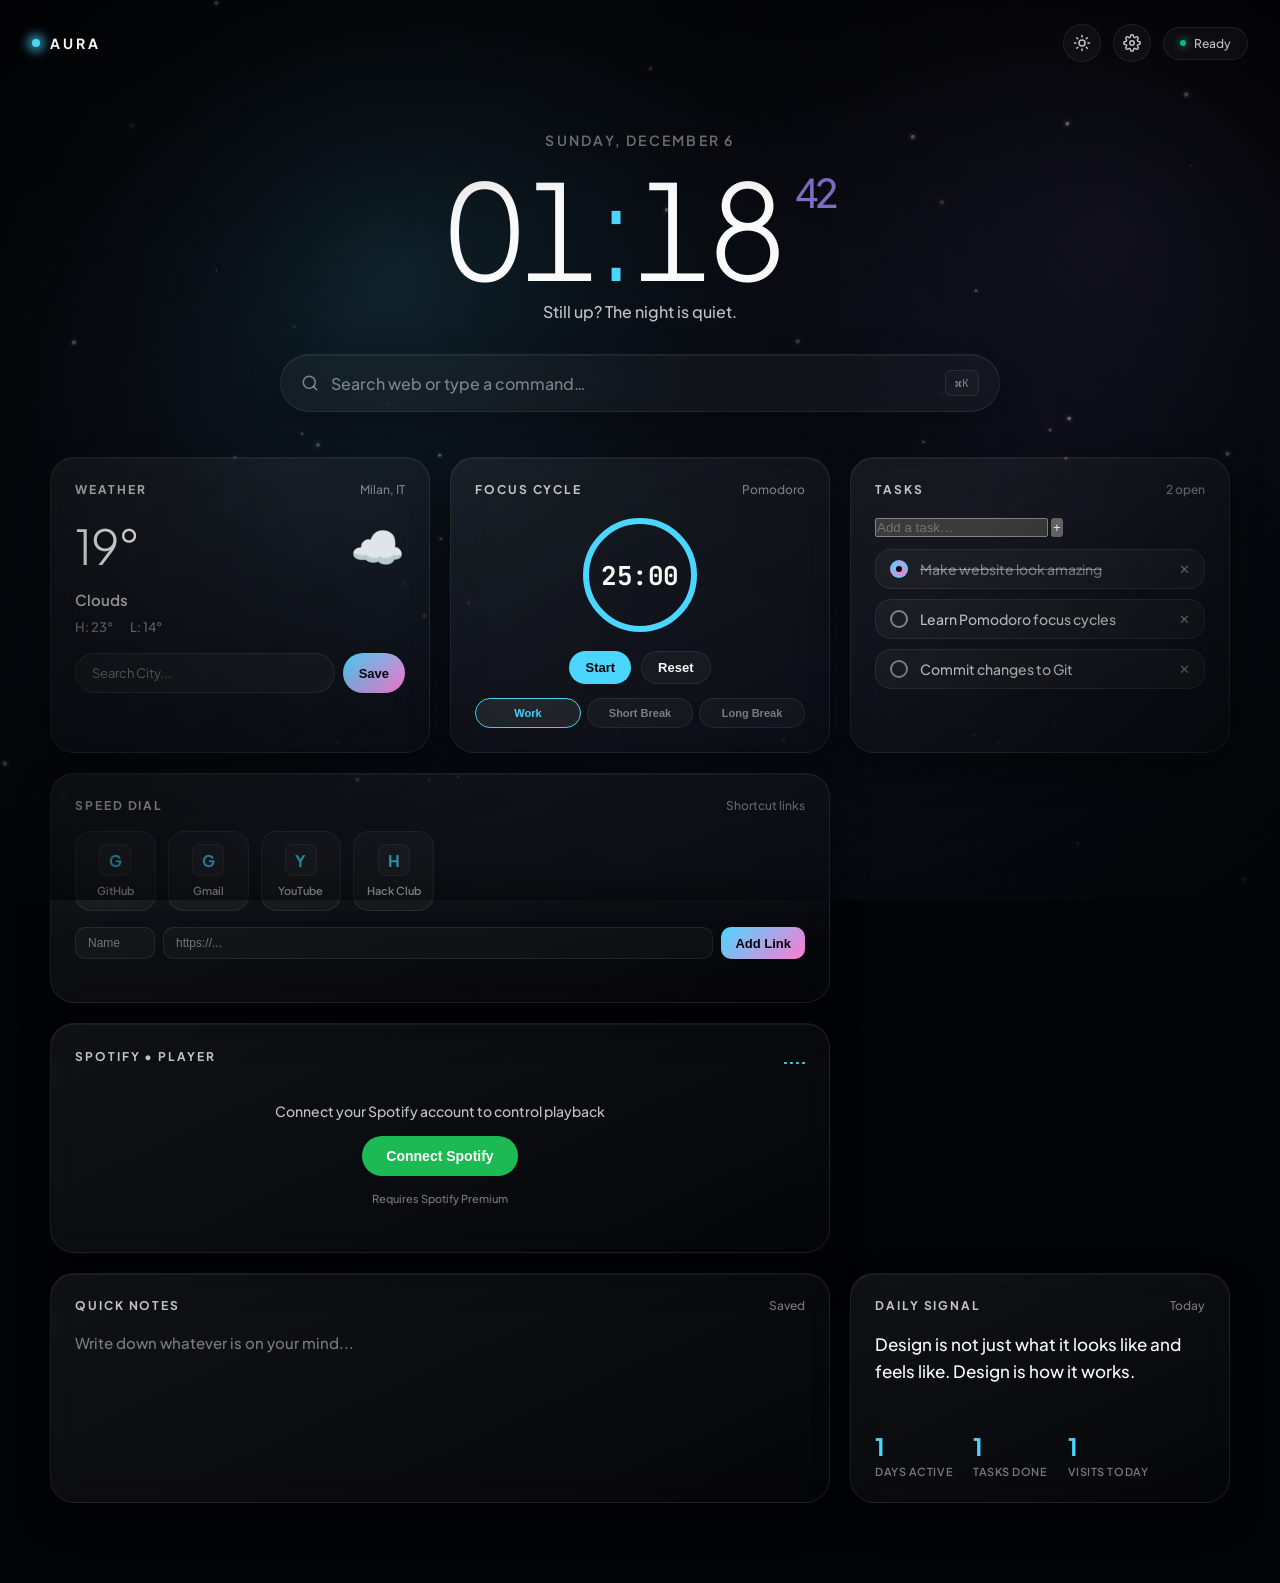
==== index.html @ da18fe54 "Add files via upload" ====
<!DOCTYPE html>
<html lang="en">
<head>
  <meta charset="UTF-8">
  <meta name="viewport" content="width=device-width, initial-scale=1.0, viewport-fit=cover">
  <title>AURA — Dashboard</title>
  <!-- Google Fonts for premium typography -->
  <link rel="preconnect" href="https://fonts.googleapis.com">
  <link rel="preconnect" href="https://fonts.gstatic.com" crossorigin>
  <link href="https://fonts.googleapis.com/css2?family=Plus+Jakarta+Sans:wght@300;400;500;600;700;800&family=JetBrains+Mono:wght@400;500&display=swap" rel="stylesheet">
  <link rel="stylesheet" href="style.css">
  <!-- Spotify Web Playback SDK -->
  <script src="https://sdk.scdn.co/spotify-player.js"></script>
</head>
<body>
  <canvas id="bg-canvas"></canvas>
  <div class="noise-overlay"></div>
  <div class="vignette"></div>

  <!-- Audio element for real lofi audio playback -->
  <audio id="audio-element" preload="auto"></audio>

  <div class="topbar">
    <div class="topbar-left">
      <span class="brand-dot"></span>
      <span class="brand-name">AURA</span>
    </div>
    <div class="topbar-right">
      <button class="icon-btn" id="theme-toggle" title="Cycle accent color" aria-label="Cycle accent color">
        <svg viewBox="0 0 24 24" width="18" height="18" fill="none" stroke="currentColor" stroke-width="2" stroke-linecap="round" stroke-linejoin="round">
          <circle cx="12" cy="12" r="4"></circle>
          <path d="M12 2v2M12 20v2M4.93 4.93l1.41 1.41M17.66 17.66l1.41 1.41M2 12h2M20 12h2M6.34 17.66l-1.41 1.41M19.07 4.93l-1.41 1.41"></path>
        </svg>
      </button>
      <button class="icon-btn" id="settings-toggle" title="Dashboard options" aria-label="Dashboard settings">
        <svg viewBox="0 0 24 24" width="18" height="18" fill="none" stroke="currentColor" stroke-width="2" stroke-linecap="round" stroke-linejoin="round">
          <circle cx="12" cy="12" r="3"></circle>
          <path d="M19.4 15a1.65 1.65 0 0 0 .33 1.82l.06.06a2 2 0 1 1-2.83 2.83l-.06-.06a1.65 1.65 0 0 0-1.82-.33 1.65 1.65 0 0 0-1 1.51V21a2 2 0 0 1-4 0v-.09A1.65 1.65 0 0 0 9 19.4a1.65 1.65 0 0 0-1.82.33l-.06.06a2 2 0 1 1-2.83-2.83l.06-.06a1.65 1.65 0 0 0 .33-1.82 1.65 1.65 0 0 0-1.51-1H3a2 2 0 0 1 0-4h.09A1.65 1.65 0 0 0 4.6 9a1.65 1.65 0 0 0-.33-1.82l-.06-.06a2 2 0 1 1 2.83-2.83l.06.06a1.65 1.65 0 0 0 1.82.33H9a1.65 1.65 0 0 0 1-1.51V3a2 2 0 0 1 4 0v.09a1.65 1.65 0 0 0 1 1.51 1.65 1.65 0 0 0 1.82-.33l.06-.06a2 2 0 1 1 2.83 2.83l-.06.06a1.65 1.65 0 0 0-.33 1.82V9a1.65 1.65 0 0 0 1.51 1H21a2 2 0 0 1 0 4h-.09a1.65 1.65 0 0 0-1.51 1z"></path>
        </svg>
      </button>
      <div class="status-chip" id="status-chip">
        <span class="status-dot"></span>
        <span id="status-text">Ready</span>
      </div>
    </div>
  </div>

  <!-- Settings Overlay / Panel -->
  <div class="settings-modal" id="settings-modal">
    <div class="settings-content">
      <div class="settings-header">
        <h3>Dashboard Customization</h3>
        <button id="settings-close" aria-label="Close settings">&times;</button>
      </div>
      <div class="settings-body">
        <div class="settings-group">
          <label for="particle-density">Particle Density</label>
          <input type="range" id="particle-density" min="0" max="150" value="60">
        </div>
        <div class="settings-group">
          <label for="particle-speed">Drift Speed</label>
          <input type="range" id="particle-speed" min="0" max="10" value="3">
        </div>
        <div class="settings-group">
          <label>Noise Overlay</label>
          <button class="toggle-btn active" id="toggle-noise">Enabled</button>
        </div>
        <div class="settings-group">
          <label>Background Style</label>
          <select id="bg-style">
            <option value="pulse">Pulse Dynamic</option>
            <option value="nordic">Nordic Aurora</option>
            <option value="cyber">Cyber Space</option>
          </select>
        </div>
        <div class="settings-group">
          <button class="reset-btn" id="reset-layout-btn">Reset Grid Layout</button>
        </div>
      </div>
    </div>
  </div>

  <main class="stage">
    <section class="hero" id="hero">
          <div class="hero-date" id="hero-date">—</div>
      <div class="clock" id="clock" aria-label="current time">
        <span id="clock-h">00</span><span class="colon">:</span><span id="clock-m">00</span><span class="clock-sec" id="clock-s">00</span>
      </div>
      <div class="greeting" id="greeting">Good day.</div>

      <div class="command-bar" id="command-bar">
        <svg class="cmd-icon" viewBox="0 0 24 24" width="18" height="18" fill="none" stroke="currentColor" stroke-width="2" stroke-linecap="round" stroke-linejoin="round">
          <circle cx="11" cy="11" r="8"></circle>
          <line x1="21" y1="21" x2="16.65" y2="16.65"></line>
        </svg>
        <input type="text" id="command-input" placeholder="Search web or type a command…" autocomplete="off" spellcheck="false">
        <span class="cmd-kbd">⌘K</span>
        <div class="cmd-panel" id="cmd-panel"></div>
      </div>
    </section>

    <!-- Bento Grid with HTML5 Drag & Drop Enabled -->
    <section class="grid" id="widget-grid">
      
      <!-- Weather Widget -->
      <article class="card widget" data-widget="weather" draggable="true" tabindex="0">
        <div class="drag-handle" title="Drag to rearrange">:::</div>

        <header class="card-head">
          <span class="card-title">Weather</span>
          <span class="card-sub" id="weather-loc">Locating…</span>
        </header>
        <div class="weather-body">
          <div class="weather-temp" id="weather-temp">—°</div>
          <div class="weather-icon" id="weather-icon">☁</div>
        </div>
        <div class="weather-desc" id="weather-desc">Fetching conditions…</div>
        <div class="weather-range">
          <span id="weather-hi">H: —°</span>
          <span id="weather-lo">L: —°</span>
        </div>
        <form class="weather-form" id="weather-form">
          <input type="text" id="weather-location-input" placeholder="Search City..." autocomplete="off">
          <button type="submit" id="weather-location-btn">Save</button>
        </form>
      </article>

      <!-- Pomodoro Widget (Replacing static focus) -->
      <article class="card widget widget-focus" data-widget="focus" draggable="true" tabindex="0">
        <div class="drag-handle" title="Drag to rearrange">:::</div>

        <header class="card-head">
          <span class="card-title">Focus Cycle</span>
          <span class="card-sub" id="pomodoro-phase">Pomodoro</span>
        </header>
        <div class="pomodoro-body">
          <div class="timer-display-container">
            <svg class="timer-svg" viewBox="0 0 100 100">
              <circle class="timer-track" cx="50" cy="50" r="45"></circle>
              <circle class="timer-progress" id="timer-progress-circle" cx="50" cy="50" r="45"></circle>
            </svg>
            <div class="timer-time" id="timer-time">25:00</div>
          </div>
          <div class="pomodoro-controls">
            <button class="pomo-btn" id="pomo-start-pause" aria-label="Start or pause timer">Start</button>
            <button class="pomo-btn pomo-btn-secondary" id="pomo-reset" aria-label="Reset timer">Reset</button>
          </div>
        </div>
        <div class="focus-pills">
          <button class="focus-pill active" data-type="work" type="button">Work</button>
          <button class="focus-pill" data-type="short" type="button">Short Break</button>
          <button class="focus-pill" data-type="long" type="button">Long Break</button>
        </div>
      </article>

      <!-- Tasks Widget -->
      <article class="card widget widget-todo" data-widget="todo" draggable="true" tabindex="0">
        <div class="drag-handle" title="Drag to rearrange">:::</div>

        <header class="card-head">
          <span class="card-title">Tasks</span>
          <span class="card-sub" id="todo-count">0 open</span>
        </header>
        <form class="todo-form" id="todo-form">
          <input type="text" id="todo-input" placeholder="Add a task…" maxlength="140" autocomplete="off">
          <button type="submit" class="todo-add" aria-label="Add task">+</button>
        </form>
        <ul class="todo-list" id="todo-list"></ul>
      </article>

      <!-- Quick Links Speed Dial Widget -->
      <article class="card widget widget-notes" data-widget="speeddial" draggable="true" tabindex="0">
        <div class="drag-handle" title="Drag to rearrange">:::</div>

        <header class="card-head">
          <span class="card-title">Speed Dial</span>
          <span class="card-sub" id="shortcuts-count">Shortcut links</span>
        </header>
        
        <div class="speeddial-grid" id="speeddial-grid">
          <!-- Dynamically populated links -->
        </div>

        <form class="shortcut-form" id="shortcut-form">
          <input type="text" id="shortcut-name" placeholder="Name" required autocomplete="off">
          <input type="url" id="shortcut-url" placeholder="https://..." required autocomplete="off">
          <button type="submit">Add Link</button>
        </form>
      </article>

      <!-- Spotify Player Widget -->
      <article class="card widget widget-music" data-widget="music" draggable="true" tabindex="0">
        <div class="drag-handle" title="Drag to rearrange">:::</div>

        <header class="card-head">
          <span class="card-title">Spotify • Player</span>
          <div class="visualizer" id="spotify-visualizer">
            <span></span><span></span><span></span><span></span>
          </div>
        </header>
        
        <div class="spotify-auth-section" id="spotify-auth-section">
          <p class="spotify-auth-text">Connect your Spotify account to control playback</p>
          <button class="spotify-auth-btn" id="spotify-login-btn">Connect Spotify</button>
          <p class="spotify-auth-note">Requires Spotify Premium</p>
        </div>

        <div class="spotify-player-section" id="spotify-player-section" style="display: none;">
          <div class="music-body">
            <div class="music-art" id="spotify-art">
              <div class="music-art-ring"></div>
              <div class="music-art-disk" id="spotify-art-disk">
                <img id="spotify-cover-img" src="" alt="" style="width: 100%; height: 100%; border-radius: 50%; object-fit: cover;">
              </div>
            </div>
            <div class="music-meta">
              <div class="music-title" id="spotify-track-name">Not Connected</div>
              <div class="music-artist" id="spotify-artist-name">—</div>
              
              <div class="music-progress-wrapper">
                <input type="range" class="music-progress-slider" id="spotify-progress-slider" min="0" value="0" step="1">
                <div class="music-progress-fill" id="spotify-progress-fill"></div>
              </div>
              
              <div class="music-times">
                <span id="spotify-time-cur">0:00</span>
                <span id="spotify-time-dur">0:00</span>
              </div>
            </div>
          </div>
          <div class="music-control-row">
            <div class="music-controls">
              <button class="music-btn" id="spotify-prev" aria-label="Previous track">
                <svg viewBox="0 0 24 24" width="16" height="16" fill="currentColor"><path d="M6 5v14M18 5l-10 7 10 7z"/></svg>
              </button>
              <button class="music-btn music-btn-play" id="spotify-play" aria-label="Play or pause">
                <svg viewBox="0 0 24 24" width="18" height="18" id="spotify-play-icon"><path d="M8 5v14l11-7z" fill="currentColor"/></svg>
              </button>
              <button class="music-btn" id="spotify-next" aria-label="Next track">
                <svg viewBox="0 0 24 24" width="16" height="16" fill="currentColor"><path d="M18 5v14M6 5l10 7-10 7z"/></svg>
              </button>
            </div>
            <div class="volume-control">
              <svg viewBox="0 0 24 24" width="16" height="16" fill="none" stroke="currentColor" stroke-width="2" class="volume-icon">
                <polygon points="11 5 6 9 2 9 2 15 6 15 11 19 11 5"></polygon>
                <path d="M19.07 4.93a10 10 0 0 1 0 14.14M15.54 8.46a5 5 0 0 1 0 7.07"></path>
              </svg>
              <input type="range" id="spotify-volume-slider" min="0" max="1" step="0.05" value="0.7">
            </div>
          </div>
          <div class="spotify-search-row">
            <input type="text" id="spotify-search-input" placeholder="Search tracks..." autocomplete="off">
            <button id="spotify-search-btn">Search</button>
          </div>
          <div class="spotify-search-results" id="spotify-search-results"></div>
        </div>
      </article>

      <!-- Notes Widget -->
      <article class="card widget widget-notes" data-widget="notes" draggable="true" tabindex="0">
        <div class="drag-handle" title="Drag to rearrange">:::</div>

        <header class="card-head">
          <span class="card-title">Quick Notes</span>
          <span class="card-sub" id="notes-status">Saved</span>
        </header>
        <textarea id="notes-area" class="notes-area" placeholder="Write down whatever is on your mind..." maxlength="4000"></textarea>
      </article>

      <!-- Signal / Stats Widget -->
      <article class="card widget widget-quote" data-widget="quote" draggable="true" tabindex="0">
        <div class="drag-handle" title="Drag to rearrange">:::</div>

        <header class="card-head">
          <span class="card-title">Daily Signal</span>
          <span class="card-sub" id="quote-refresh-label">Today</span>
        </header>
        <blockquote class="quote-text" id="quote-text">Loading inspiration…</blockquote>
        <div class="quote-stats">
          <div class="quote-stat">
            <span class="quote-stat-num" id="stat-uptime">0</span>
            <span class="quote-stat-label">days active</span>
          </div>
          <div class="quote-stat">
            <span class="quote-stat-num" id="stat-tasks">0</span>
            <span class="quote-stat-label">tasks done</span>
          </div>
          <div class="quote-stat">
            <span class="quote-stat-num" id="stat-focus">0</span>
            <span class="quote-stat-label">visits today</span>
          </div>
        </div>
      </article>

    </section>
  </main>

  <div class="drag-hint" id="drag-hint">Drag handle ::: to rearrange tiles</div>

  <script src="script.js"></script>
</body>
</html>
---- style.css ----
/* =========================================================
   AURA — Custom Dashboard Style Sheet
   Designed with premium visual aesthetics & micro-animations.
   ========================================================= */

:root {
  --font-sans: 'Plus Jakarta Sans', -apple-system, BlinkMacSystemFont, "Segoe UI", Roboto, Helvetica, Arial, sans-serif;
  --font-mono: 'JetBrains Mono', monospace;

  /* Theme color palettes (no glows) */
  --accent-1: #4bd6ff;
  --accent-2: #a78bfa;
  --accent-3: #ff7ad1;

  --bg-0: #030408;
  --bg-1: #090c15;
  --glass-fill: rgba(255, 255, 255, 0.035);
  --glass-fill-hover: rgba(255, 255, 255, 0.07);
  --glass-border: rgba(255, 255, 255, 0.08);
  --glass-border-hover: rgba(255, 255, 255, 0.2);

  --text-0: rgba(255, 255, 255, 0.98);
  --text-1: rgba(255, 255, 255, 0.75);
  --text-2: rgba(255, 255, 255, 0.45);

  --radius-lg: 24px;
  --radius-md: 16px;
  --radius-sm: 10px;

  --ease-out: cubic-bezier(.16, 1, .3, 1);
  --ease-soft: cubic-bezier(.22, .61, .36, 1);
  color-scheme: dark;
}

:root[data-theme="violet"] {
  --accent-1: #a78bfa;
  --accent-2: #ff7ad1;
  --accent-3: #4bd6ff;
}

:root[data-theme="rose"] {
  --accent-1: #ff7ad1;
  --accent-2: #4bd6ff;
  --accent-3: #a78bfa;
}

* {
  box-sizing: border-box;
  margin: 0;
  padding: 0;
}

body {
  min-height: 100vh;
  background: var(--bg-0);
  color: var(--text-0);
  font-family: var(--font-sans);
  overflow-x: hidden;
  overflow-y: auto;
  -webkit-font-smoothing: antialiased;
}

#bg-canvas {
  position: fixed;
  inset: 0;
  width: 100%;
  height: 100%;
  z-index: 0;
  background: linear-gradient(180deg, var(--bg-0), var(--bg-1) 70%, var(--bg-0));
  pointer-events: none;
}

.noise-overlay {
  position: fixed;
  inset: 0;
  z-index: 1;
  pointer-events: none;
  opacity: 0.04;
  mix-blend-mode: overlay;
  background-image: url("data:image/svg+xml;utf8,<svg xmlns='http://www.w3.org/2000/svg' width='120' height='120'><filter id='n'><feTurbulence type='fractalNoise' baseFrequency='0.85' numOctaves='2' stitchTiles='stitch'/></filter><rect width='100%25' height='100%25' filter='url(%23n)'/></svg>");
  background-size: 150px 150px;
  display: block;
}

.noise-overlay.disabled {
  display: none;
}

.vignette {
  position: fixed;
  inset: 0;
  z-index: 2;
  pointer-events: none;
  background: radial-gradient(ellipse at 50% 50%, transparent 40%, rgba(0,0,0,0.65) 100%);
}

/* =========================================================
   TOPBAR
   ========================================================= */

.topbar {
  position: relative;
  z-index: 5;
  display: flex;
  align-items: center;
  justify-content: space-between;
  padding: 24px 32px;
  opacity: 0;
  animation: fadeSlideDown 0.8s var(--ease-out) 0.1s forwards;
}

.topbar-left {
  display: flex;
  align-items: center;
  gap: 10px;
  font-size: 14px;
  letter-spacing: 0.22em;
  color: var(--text-0);
  text-transform: uppercase;
  font-weight: 700;
}

.brand-dot {
  width: 8px;
  height: 8px;
  border-radius: 50%;
  background: var(--accent-1);
  box-shadow: 0 0 12px 3px var(--accent-1);
  animation: pulseDot 2.4s ease-in-out infinite;
}

@keyframes pulseDot {
  0%, 100% { opacity: 1; transform: scale(1); }
  50% { opacity: 0.4; transform: scale(0.75); }
}

.topbar-right {
  display: flex;
  align-items: center;
  gap: 12px;
}

.icon-btn {
  width: 38px;
  height: 38px;
  display: flex;
  align-items: center;
  justify-content: center;
  border-radius: 50%;
  background: var(--glass-fill);
  border: 1px solid var(--glass-border);
  color: var(--text-1);
  cursor: pointer;
  backdrop-filter: blur(16px);
  -webkit-backdrop-filter: blur(16px);
  transition: all 0.3s var(--ease-out);
}

.icon-btn:hover {
  background: var(--glass-fill-hover);
  border-color: var(--glass-border-hover);
  color: var(--accent-1);
  transform: translateY(-2px);
}

.icon-btn:active {
  transform: translateY(0) scale(0.95);
}

.status-chip {
  display: flex;
  align-items: center;
  gap: 8px;
  padding: 8px 16px;
  border-radius: 999px;
  background: var(--glass-fill);
  border: 1px solid var(--glass-border);
  font-size: 12px;
  font-weight: 500;
  color: var(--text-1);
  backdrop-filter: blur(16px);
  -webkit-backdrop-filter: blur(16px);
}

.status-dot {
  width: 6px;
  height: 6px;
  border-radius: 50%;
  background: #10b981;
  box-shadow: 0 0 8px #10b981;
}

/* =========================================================
   SETTINGS MODAL
   ========================================================= */

.settings-modal {
  position: fixed;
  inset: 0;
  z-index: 100;
  background: rgba(3, 4, 8, 0.7);
  backdrop-filter: blur(8px);
  display: flex;
  align-items: center;
  justify-content: center;
  opacity: 0;
  pointer-events: none;
  transition: opacity 0.3s ease;
}

.settings-modal.open {
  opacity: 1;
  pointer-events: all;
}

.settings-content {
  background: rgba(14, 18, 30, 0.9);
  border: 1px solid var(--glass-border-hover);
  border-radius: var(--radius-lg);
  width: 90%;
  max-width: 440px;
  padding: 24px;
  box-shadow: 0 24px 60px rgba(0, 0, 0, 0.6);
  transform: scale(0.95);
  transition: transform 0.3s var(--ease-out);
}

.settings-modal.open .settings-content {
  transform: scale(1);
}

.settings-header {
  display: flex;
  justify-content: space-between;
  align-items: center;
  margin-bottom: 24px;
}

.settings-header h3 {
  font-weight: 700;
  font-size: 18px;
  letter-spacing: -0.01em;
}

#settings-close {
  background: none;
  border: none;
  font-size: 24px;
  cursor: pointer;
  color: var(--text-2);
  transition: color 0.2s;
}

#settings-close:hover {
  color: var(--text-0);
}

.settings-group {
  margin-bottom: 20px;
  display: flex;
  flex-direction: column;
  gap: 8px;
}

.settings-group label {
  font-size: 13px;
  font-weight: 600;
  color: var(--text-1);
}

.settings-group input[type="range"] {
  width: 100%;
  accent-color: var(--accent-1);
}

.toggle-btn, .reset-btn {
  padding: 10px;
  border-radius: var(--radius-sm);
  background: var(--glass-fill);
  border: 1px solid var(--glass-border);
  color: var(--text-1);
  cursor: pointer;
  font-weight: 600;
  transition: all 0.2s;
}

.toggle-btn.active {
  background: var(--accent-1);
  color: var(--bg-0);
  border-color: var(--accent-1);
}

.settings-group select {
  padding: 10px;
  background: var(--bg-0);
  border: 1px solid var(--glass-border);
  border-radius: var(--radius-sm);
  color: var(--text-0);
  outline: none;
}

.reset-btn:hover {
  background: #ef4444;
  color: #fff;
  border-color: #ef4444;
}

/* =========================================================
   STAGE & HERO
   ========================================================= */

.stage {
  position: relative;
  z-index: 1;
  display: flex;
  flex-direction: column;
  align-items: center;
  padding: 2vh 24px 80px;
}

.hero {
  display: flex;
  flex-direction: column;
  align-items: center;
  margin-top: 3vh;
  margin-bottom: 5vh;
  text-align: center;
}

.hero-badges {
  display: flex;
  gap: 8px;
  margin-bottom: 16px;
  opacity: 0;
  animation: fadeSlideUp 0.8s var(--ease-out) 0.2s forwards;
}

.hero-badge {
  padding: 6px 12px;
  border-radius: 999px;
  font-size: 11px;
  font-weight: 600;
  text-transform: uppercase;
  letter-spacing: 0.12em;
  color: var(--text-1);
  border: 1px solid var(--glass-border);
  background: var(--glass-fill);
  backdrop-filter: blur(12px);
}

.hero-date {
  opacity: 0;
  animation: fadeSlideUp 0.8s var(--ease-out) 0.3s forwards;
  font-size: 14px;
  letter-spacing: 0.16em;
  text-transform: uppercase;
  color: var(--text-2);
  margin-bottom: 12px;
  font-weight: 600;
}

.clock {
  opacity: 0;
  animation: fadeSlideUp 0.9s var(--ease-out) 0.4s forwards;
  font-size: clamp(64px, 12vw, 132px);
  line-height: 1;
  font-weight: 300;
  letter-spacing: -0.03em;
  display: flex;
  align-items: flex-start;
  color: var(--text-0);
  font-variant-numeric: tabular-nums;
  margin-bottom: 8px;
}

.colon {
  animation: blinkColon 2s step-start infinite;
  padding: 0 0.02em;
  color: var(--accent-1);
}

@keyframes blinkColon {
  50% { opacity: 0.2; }
}

.clock-sec {
  font-size: 0.3em;
  align-self: flex-start;
  margin-left: 12px;
  margin-top: 0.3em;
  color: var(--accent-2);
  opacity: 0.8;
  font-weight: 500;
}

.greeting {
  opacity: 0;
  animation: fadeSlideUp 0.9s var(--ease-out) 0.5s forwards;
  font-size: 16px;
  font-weight: 500;
  color: var(--text-1);
}

/* =========================================================
   COMMAND BAR
   ========================================================= */

.command-bar {
  margin-top: 32px;
  width: min(720px, 92vw);
  padding: 0 20px;
  border-radius: 999px;
  display: flex;
  align-items: center;
  gap: 12px;
  background: var(--glass-fill);
  border: 1px solid var(--glass-border);
  color: var(--text-1);
  opacity: 0;
  animation: fadeSlideUp 0.95s var(--ease-out) 0.6s forwards;
  box-shadow: inset 0 1px 0 rgba(255, 255, 255, 0.05), 0 16px 36px rgba(0, 0, 0, 0.3);
  position: relative;
  z-index: 10;
  backdrop-filter: blur(20px);
  -webkit-backdrop-filter: blur(20px);
  transition: all 0.3s var(--ease-out);
}

.command-bar.focused {
  border-color: var(--accent-1);
  box-shadow: inset 0 1px 0 rgba(255, 255, 255, 0.05), 0 16px 40px rgba(0, 0, 0, 0.4);
  transform: translateY(-2px);
}

.command-bar input {
  flex: 1;
  height: 56px;
  background: transparent;
  border: 0;
  color: var(--text-0);
  outline: 0;
  font-family: inherit;
  font-size: 16px;
  font-weight: 500;
}

.command-bar input::placeholder {
  color: var(--text-2);
}

.cmd-icon {
  color: var(--text-2);
  transition: color 0.3s;
}

.command-bar.focused .cmd-icon {
  color: var(--accent-1);
}

.cmd-kbd {
  padding: 5px 9px;
  font-size: 11px;
  font-family: var(--font-mono);
  color: var(--text-2);
  border: 1px solid var(--glass-border);
  border-radius: 6px;
  background: rgba(255, 255, 255, 0.02);
}

.cmd-panel {
  position: fixed;
  left: 50%;
  transform: translateX(-50%);
  top: calc(100% + 12px);
  display: none;
  padding: 8px;
  border-radius: var(--radius-md);
  background: rgba(9, 12, 21, 0.98);
  border: 1px solid var(--glass-border-hover);
  box-shadow: 0 20px 48px rgba(0,0,0,0.5);
  backdrop-filter: blur(24px);
  -webkit-backdrop-filter: blur(24px);
  z-index: 100000;
  width: min(720px, 92vw);
}

.cmd-panel.open {
  display: block;
}

.cmd-item {
  display: flex;
  justify-content: space-between;
  align-items: center;
  padding: 12px 16px;
  border-radius: var(--radius-sm);
  color: var(--text-0);
  cursor: pointer;
  font-size: 14px;
  font-weight: 500;
  transition: all 0.2s ease;
}

.cmd-item:hover, .cmd-item.active {
  background: rgba(255, 255, 255, 0.06);
  transform: translateX(4px);
}

.cmd-item .tag {
  color: var(--accent-1);
  font-size: 11px;
  font-family: var(--font-mono);
  text-transform: uppercase;
  background: rgba(75, 214, 255, 0.1);
  padding: 2px 6px;
  border-radius: 4px;
}

/* =========================================================
   BENTO GRID & CARDS
   ========================================================= */

.grid {
  width: min(1180px, 100%);
  display: grid;
  grid-template-columns: repeat(12, minmax(0, 1fr));
  gap: 20px;
}

.card {
  position: relative;
  border-radius: var(--radius-lg);
  border: 1px solid var(--glass-border);
  background: linear-gradient(155deg, rgba(255, 255, 255, 0.06), rgba(255, 255, 255, 0.01));
  box-shadow: 0 16px 36px rgba(0, 0, 0, 0.4), inset 0 1px 0 rgba(255, 255, 255, 0.05);
  padding: 24px;
  min-height: 230px;
  color: var(--text-0);
  transition: transform 0.4s var(--ease-out), box-shadow 0.4s var(--ease-out), border-color 0.3s ease;
  backdrop-filter: blur(20px);
  -webkit-backdrop-filter: blur(20px);
}

/* Drag states */
.card.dragging {
  opacity: 0.5;
  transform: scale(0.98);
  border: 1px dashed var(--accent-1);
}

.drag-handle {
  position: absolute;
  top: 14px;
  right: 18px;
  font-family: var(--font-mono);
  color: var(--text-2);
  cursor: grab;
  font-size: 16px;
  letter-spacing: 1px;
  user-select: none;
  opacity: 0;
  transition: opacity 0.2s;
  padding: 4px 8px;
}

.card:hover .drag-handle {
  opacity: 1;
}

.card:hover {
  transform: translateY(-4px);
  border-color: var(--glass-border-hover);
  box-shadow: 0 20px 48px rgba(0,0,0,0.5);
}

.card-head {
  display: flex;
  justify-content: space-between;
  align-items: center;
  gap: 12px;
  margin-bottom: 18px;
  position: relative;
  z-index: 1;
}

.card-title {
  font-size: 12px;
  font-weight: 700;
  text-transform: uppercase;
  letter-spacing: 0.16em;
  color: var(--text-1);
}

.card-sub {
  font-size: 12px;
  font-weight: 500;
  color: var(--text-2);
}

/* Grid Column Spanning */
.widget { grid-column: span 4; }
.widget-notes { grid-column: span 8; }
.widget-todo { grid-column: span 4; }
.widget-music { grid-column: span 8; }
.widget-quote { grid-column: span 4; }
.widget-focus { grid-column: span 4; }

/* =========================================================
   WEATHER WIDGET
   ========================================================= */

.weather-body {
  display: flex;
  align-items: center;
  justify-content: space-between;
  margin-top: 8px;
}

.weather-temp {
  font-size: clamp(36px, 4vw, 48px);
  font-weight: 300;
  letter-spacing: -0.02em;
}

.weather-icon {
  font-size: 44px;
}

.weather-desc {
  margin-top: 14px;
  color: var(--text-1);
  font-size: 15px;
  font-weight: 600;
}

.weather-range {
  display: flex;
  gap: 16px;
  margin-top: 10px;
  color: var(--text-2);
  font-size: 13px;
  font-weight: 500;
}

.weather-form {
  display: flex;
  gap: 8px;
  margin-top: 18px;
}

.weather-form input {
  flex: 1;
  height: 40px;
  padding: 0 16px;
  border-radius: 999px;
  border: 1px solid var(--glass-border);
  background: rgba(255, 255, 255, 0.03);
  color: var(--text-0);
  outline: none;
  font-family: inherit;
  font-size: 13px;
  transition: border-color 0.2s;
}

.weather-form input:focus {
  border-color: var(--accent-1);
}

.weather-form button, .spotify-link, .shortcut-form button {
  border: 0;
  border-radius: 999px;
  padding: 0 16px;
  cursor: pointer;
  color: var(--bg-0);
  font-weight: 700;
  font-size: 13px;
  background: linear-gradient(135deg, var(--accent-1), var(--accent-3));
  transition: all 0.2s ease;
}

.weather-form button:hover, .spotify-link:hover, .shortcut-form button:hover {
  transform: translateY(-1px);
}

/* =========================================================
   POMODORO TIMER WIDGET
   ========================================================= */

.pomodoro-body {
  display: flex;
  flex-direction: column;
  align-items: center;
  gap: 16px;
  margin: 10px 0;
}

.timer-display-container {
  position: relative;
  width: 120px;
  height: 120px;
  display: flex;
  align-items: center;
  justify-content: center;
}

.timer-svg {
  position: absolute;
  inset: 0;
  transform: rotate(-90deg);
  width: 100%;
  height: 100%;
}

.timer-track {
  fill: none;
  stroke: rgba(255, 255, 255, 0.05);
  stroke-width: 5px;
}

.timer-progress {
  fill: none;
  stroke: var(--accent-1);
  stroke-width: 5px;
  stroke-linecap: round;
  stroke-dasharray: 283; /* 2 * PI * r (r=45) => 282.7 */
  stroke-dashoffset: 0;
  transition: stroke-dashoffset 0.3s linear, stroke 0.3s;
}

.timer-time {
  font-size: 26px;
  font-weight: 700;
  font-family: var(--font-mono);
  letter-spacing: -0.02em;
}

.pomodoro-controls {
  display: flex;
  gap: 10px;
}

.pomo-btn {
  padding: 8px 16px;
  border-radius: 999px;
  border: none;
  background: var(--accent-1);
  color: var(--bg-0);
  font-weight: 700;
  font-size: 13px;
  cursor: pointer;
  transition: all 0.2s;
}

.pomo-btn:hover {
  transform: translateY(-1px);
}

.pomo-btn-secondary {
  background: var(--glass-fill);
  color: var(--text-0);
  border: 1px solid var(--glass-border);
}

.pomo-btn-secondary:hover {
  background: var(--glass-fill-hover);
}

.focus-pills {
  display: flex;
  justify-content: space-between;
  gap: 6px;
  margin-top: 14px;
}

.focus-pill {
  flex: 1;
  border: 1px solid var(--glass-border);
  background: var(--glass-fill);
  color: var(--text-2);
  border-radius: 999px;
  padding: 8px 4px;
  cursor: pointer;
  font-size: 11px;
  font-weight: 600;
  text-align: center;
  transition: all 0.2s;
}

.focus-pill:hover {
  color: var(--text-0);
  border-color: var(--glass-border-hover);
}

.focus-pill.active {
  background: rgba(255, 255, 255, 0.08);
  border-color: var(--accent-1);
  color: var(--accent-1);
}

/* =========================================================
   SPEED DIAL SHUTTLES
   ========================================================= */

.speeddial-grid {
  display: grid;
  grid-template-columns: repeat(auto-fill, minmax(80px, 1fr));
  gap: 12px;
  margin-bottom: 16px;
  min-height: 80px;
}

.speeddial-item {
  position: relative;
  display: flex;
  flex-direction: column;
  align-items: center;
  gap: 8px;
  padding: 12px 8px;
  border-radius: var(--radius-md);
  background: var(--glass-fill);
  border: 1px solid var(--glass-border);
  text-decoration: none;
  color: var(--text-1);
  transition: all 0.2s var(--ease-out);
}

.speeddial-item:hover {
  background: var(--glass-fill-hover);
  border-color: var(--accent-1);
  color: var(--text-0);
  transform: translateY(-2px);
}

.speeddial-icon {
  width: 32px;
  height: 32px;
  border-radius: 8px;
  background: rgba(255, 255, 255, 0.03);
  display: flex;
  align-items: center;
  justify-content: center;
  font-size: 16px;
  font-weight: 700;
  text-transform: uppercase;
  color: var(--accent-1);
  border: 1px solid var(--glass-border);
}

.speeddial-label {
  font-size: 11px;
  font-weight: 600;
  text-align: center;
  max-width: 100%;
  overflow: hidden;
  text-overflow: ellipsis;
  white-space: nowrap;
}

.speeddial-del {
  position: absolute;
  top: 4px;
  right: 4px;
  width: 16px;
  height: 16px;
  border-radius: 50%;
  background: rgba(239, 68, 68, 0.1);
  color: #ef4444;
  border: none;
  font-size: 9px;
  cursor: pointer;
  display: flex;
  align-items: center;
  justify-content: center;
  opacity: 0;
  transition: opacity 0.2s;
}

.speeddial-item:hover .speeddial-del {
  opacity: 1;
}

.speeddial-del:hover {
  background: #ef4444;
  color: #fff;
}

.shortcut-form {
  display: flex;
  gap: 8px;
  margin-top: 14px;
}

.shortcut-form input {
  padding: 8px 12px;
  border-radius: var(--radius-sm);
  border: 1px solid var(--glass-border);
  background: rgba(255, 255, 255, 0.03);
  color: var(--text-0);
  outline: none;
  font-size: 12px;
}

.shortcut-form input[type="text"] {
  width: 80px;
}

.shortcut-form input[type="url"] {
  flex: 1;
}

.shortcut-form button {
  padding: 0 14px;
  border-radius: var(--radius-sm);
}

/* =========================================================
   LOFI AUDIO PLAYER WIDGET
   ========================================================= */

.music-body {
  display: flex;
  align-items: center;
  gap: 24px;
}

.music-art {
  position: relative;
  width: 100px;
  height: 100px;
  flex-shrink: 0;
}

.music-art-ring {
  position: absolute;
  inset: 0;
  border-radius: 50%;
  border: 3px solid var(--accent-2);
  opacity: 0.6;
}

.music-art-disk {
  position: absolute;
  inset: 8px;
  border-radius: 50%;
  background: linear-gradient(135deg, var(--accent-1), var(--accent-2), var(--accent-3));
  display: flex;
  align-items: center;
  justify-content: center;
}

.music-art-disk::after {
  content: "";
  width: 16px;
  height: 16px;
  border-radius: 50%;
  background: var(--bg-0);
  border: 2px solid rgba(255,255,255,0.3);
}

.music-art.spin .music-art-disk {
  animation: spinDisk 8s linear infinite;
}

@keyframes spinDisk {
  from { transform: rotate(0deg); }
  to { transform: rotate(360deg); }
}

.music-meta {
  flex: 1;
  display: flex;
  flex-direction: column;
  gap: 8px;
}

.music-times {
  display: flex;
  justify-content: space-between;
  font-family: var(--font-mono);
  font-size: 12px;
  color: var(--text-2);
}

.music-controls {
  display: flex;
  gap: 10px;
  align-items: center;
}

.music-btn {
  width: 40px;
  height: 40px;
  border-radius: 50%;
  border: 1px solid var(--glass-border);
  background: var(--glass-fill);
  color: var(--text-0);
  cursor: pointer;
  display: flex;
  align-items: center;
  justify-content: center;
  transition: all 0.2s;
}

.music-btn:hover {
  background: var(--glass-fill-hover);
  border-color: var(--glass-border-hover);
  transform: translateY(-1px);
}

.music-btn.music-btn-play {
  width: 50px;
  height: 50px;
  background: linear-gradient(135deg, var(--accent-1), var(--accent-3));
  border: none;
}

.visualizer {
  display: flex;
  align-items: flex-end;
  gap: 3px;
  height: 16px;
}

.visualizer span {
  width: 3px;
  height: 2px;
  background-color: var(--accent-1);
  border-radius: 1px;
}

.visualizer.active span {
  animation: bounceVisualizer 0.8s ease-in-out infinite alternate;
}

.visualizer.active span:nth-child(2) { animation-delay: 0.15s; }
.visualizer.active span:nth-child(3) { animation-delay: 0.3s; }
.visualizer.active span:nth-child(4) { animation-delay: 0.45s; }

@keyframes bounceVisualizer {
  from { height: 2px; }
  to { height: 16px; }
}

.music-progress-wrapper {
  position: relative;
  margin-top: 12px;
  height: 6px;
  border-radius: 999px;
  background: rgba(255,255,255,0.06);
}

.music-progress-slider {
  position: absolute;
  inset: 0;
  width: 100%;
  height: 100%;
  opacity: 0;
  cursor: pointer;
  z-index: 2;
}

.music-progress-fill {
  position: absolute;
  top: 0;
  left: 0;
  height: 100%;
  border-radius: 999px;
  background: linear-gradient(90deg, var(--accent-1), var(--accent-3));
  pointer-events: none;
  z-index: 1;
}

.music-control-row {
  display: flex;
  justify-content: space-between;
  align-items: center;
  margin-top: 16px;
}

.volume-control {
  display: flex;
  align-items: center;
  gap: 8px;
  background: var(--glass-fill);
  border: 1px solid var(--glass-border);
  padding: 6px 12px;
  border-radius: 999px;
}

.volume-icon {
  color: var(--text-2);
}

.volume-control input[type="range"] {
  width: 60px;
  accent-color: var(--accent-1);
  background: rgba(255, 255, 255, 0.1);
  height: 4px;
  border-radius: 2px;
  outline: none;
}

/* =========================================================
   SPOTIFY PLAYER WIDGET
   ========================================================= */

.spotify-auth-section {
  display: flex;
  flex-direction: column;
  align-items: center;
  justify-content: center;
  gap: 16px;
  padding: 20px;
  text-align: center;
}

.spotify-auth-text {
  color: var(--text-1);
  font-size: 14px;
  font-weight: 500;
}

.spotify-auth-btn {
  padding: 12px 24px;
  border-radius: 999px;
  border: none;
  background: #1DB954;
  color: #fff;
  font-weight: 700;
  font-size: 14px;
  cursor: pointer;
  transition: all 0.2s ease;
}

.spotify-auth-btn:hover {
  transform: translateY(-2px);
  background: #1ed760;
  box-shadow: 0 8px 20px rgba(29, 185, 84, 0.3);
}

.spotify-auth-note {
  color: var(--text-2);
  font-size: 11px;
  font-weight: 500;
}

.spotify-search-row {
  display: flex;
  gap: 8px;
  margin-top: 16px;
}

.spotify-search-row input {
  flex: 1;
  height: 40px;
  padding: 0 16px;
  border-radius: 999px;
  border: 1px solid var(--glass-border);
  background: rgba(255, 255, 255, 0.03);
  color: var(--text-0);
  outline: none;
  font-family: inherit;
  font-size: 13px;
  transition: border-color 0.2s;
}

.spotify-search-row input:focus {
  border-color: var(--accent-1);
}

.spotify-search-row button {
  padding: 0 16px;
  border-radius: 999px;
  border: none;
  background: var(--accent-1);
  color: var(--bg-0);
  font-weight: 700;
  font-size: 13px;
  cursor: pointer;
  transition: all 0.2s;
}

.spotify-search-row button:hover {
  transform: translateY(-1px);
}

.spotify-search-results {
  margin-top: 12px;
  max-height: 150px;
  overflow-y: auto;
  display: none;
}

.spotify-search-results.open {
  display: block;
}

.spotify-search-item {
  display: flex;
  align-items: center;
  gap: 12px;
  padding: 10px 12px;
  border-radius: var(--radius-sm);
  background: var(--glass-fill);
  border: 1px solid var(--glass-border);
  cursor: pointer;
  transition: all 0.2s;
  margin-bottom: 8px;
}

.spotify-search-item:hover {
  background: var(--glass-fill-hover);
  border-color: var(--accent-1);
  transform: translateX(4px);
}

.spotify-search-item img {
  width: 40px;
  height: 40px;
  border-radius: 4px;
  object-fit: cover;
}

.spotify-search-item-info {
  flex: 1;
  min-width: 0;
}

.spotify-search-item-title {
  font-size: 13px;
  font-weight: 600;
  color: var(--text-0);
  white-space: nowrap;
  overflow: hidden;
  text-overflow: ellipsis;
}

.spotify-search-item-artist {
  font-size: 11px;
  color: var(--text-2);
  margin-top: 2px;
}

/* =========================================================
   TASKS WIDGET
   ========================================================= */

.todo-list {
  list-style: none;
  margin-top: 12px;
  display: flex;
  flex-direction: column;
  gap: 10px;
  max-height: 180px;
  overflow-y: auto;
}

.todo-item {
  display: flex;
  align-items: center;
  gap: 12px;
  padding: 10px 14px;
  border-radius: var(--radius-md);
  background: var(--glass-fill);
  border: 1px solid var(--glass-border);
  transition: all 0.2s ease;
}

.todo-item:hover {
  background: var(--glass-fill-hover);
  border-color: var(--glass-border-hover);
}

.todo-check {
  width: 18px;
  height: 18px;
  border-radius: 50%;
  border: 2px solid var(--text-2);
  cursor: pointer;
  flex-shrink: 0;
  display: flex;
  align-items: center;
  justify-content: center;
  transition: all 0.2s;
}

.todo-check.checked {
  background: linear-gradient(135deg, var(--accent-1), var(--accent-3));
  border-color: transparent;
}

.todo-check.checked::after {
  content: "";
  width: 6px;
  height: 6px;
  border-radius: 50%;
  background: var(--bg-0);
}

.todo-text {
  flex: 1;
  font-size: 14px;
  font-weight: 500;
  color: var(--text-1);
}

.todo-item.done .todo-text {
  text-decoration: line-through;
  color: var(--text-2);
}

.todo-del {
  border: 0;
  background: transparent;
  color: var(--text-2);
  cursor: pointer;
  font-size: 13px;
  transition: color 0.2s;
}

.todo-del:hover {
  color: #ef4444;
}

/* =========================================================
   QUOTES & NOTES WIDGET
   ========================================================= */

.notes-area {
  width: 100%;
  height: 140px;
  resize: none;
  border: 0;
  outline: 0;
  background: transparent;
  color: var(--text-0);
  font-family: inherit;
  font-size: 15px;
  font-weight: 500;
  line-height: 1.6;
}

.notes-area::placeholder {
  color: var(--text-2);
}

.quote-text {
  margin: 10px 0 20px;
  font-size: 17px;
  line-height: 1.6;
  color: var(--text-0);
  font-weight: 500;
  min-height: 80px;
}

.quote-stats {
  display: flex;
  gap: 20px;
  margin-top: auto;
}

.quote-stat {
  display: flex;
  flex-direction: column;
}

.quote-stat-num {
  font-size: 24px;
  font-weight: 700;
  color: var(--accent-1);
}

.quote-stat-label {
  font-size: 11px;
  font-weight: 600;
  color: var(--text-2);
  text-transform: uppercase;
  letter-spacing: 0.05em;
  margin-top: 4px;
}

/* =========================================================
   LAYOUT UTILITIES & RESPONSIVENESS
   ========================================================= */

.drag-hint {
  position: fixed;
  bottom: 20px;
  left: 50%;
  transform: translateX(-50%);
  font-size: 12px;
  font-weight: 600;
  color: var(--text-2);
  letter-spacing: 0.05em;
  text-transform: uppercase;
  opacity: 0;
  transition: opacity 0.6s ease;
  z-index: 6;
  pointer-events: none;
}

.drag-hint.show {
  opacity: 0.8;
}

@keyframes fadeSlideUp {
  from { opacity: 0; transform: translateY(16px); }
  to { opacity: 1; transform: translateY(0); }
}

@keyframes fadeSlideDown {
  from { opacity: 0; transform: translateY(-12px); }
  to { opacity: 1; transform: translateY(0); }
}

@media (max-width: 980px) {
  .widget, .widget-notes, .widget-todo, .widget-music, .widget-quote, .widget-focus {
    grid-column: span 12;
  }
}

@media (max-width: 680px) {
  .topbar { padding: 16px 20px; }
  .hero { margin-top: 1vh; }
  .clock { font-size: clamp(48px, 14vw, 80px); }
  .command-bar { width: 100%; }
}
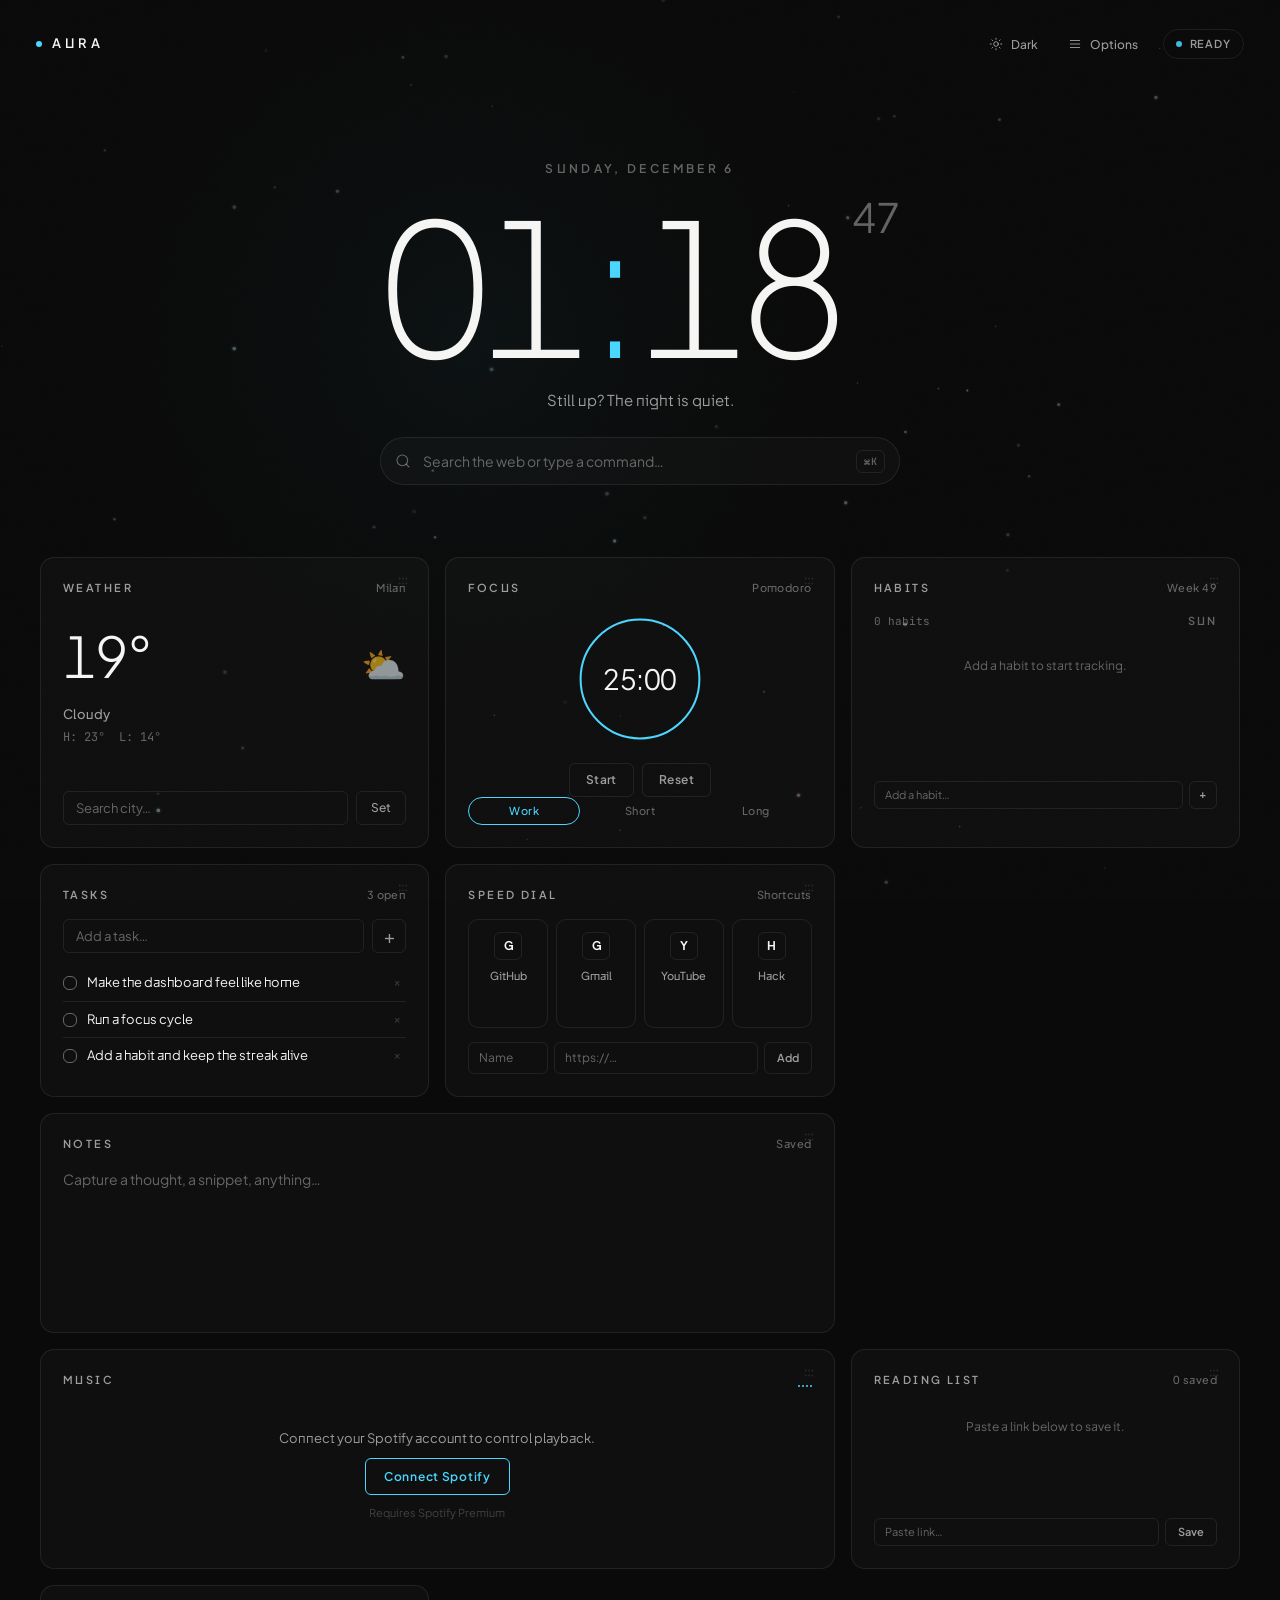
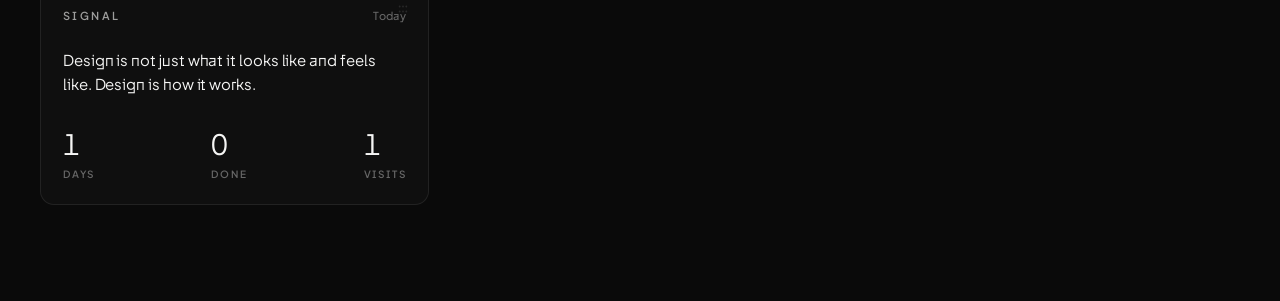
==== commit 030538f6: "Add files via upload" ====
--- a/index.html
+++ b/index.html
@@ -4,10 +4,9 @@
   <meta charset="UTF-8">
   <meta name="viewport" content="width=device-width, initial-scale=1.0, viewport-fit=cover">
   <title>AURA — Dashboard</title>
-  <!-- Google Fonts for premium typography -->
   <link rel="preconnect" href="https://fonts.googleapis.com">
   <link rel="preconnect" href="https://fonts.gstatic.com" crossorigin>
-  <link href="https://fonts.googleapis.com/css2?family=Plus+Jakarta+Sans:wght@300;400;500;600;700;800&family=JetBrains+Mono:wght@400;500&display=swap" rel="stylesheet">
+  <link href="https://fonts.googleapis.com/css2?family=Plus+Jakarta+Sans:wght@200;300;400;500;600;700&family=JetBrains+Mono:wght@400;500&display=swap" rel="stylesheet">
   <link rel="stylesheet" href="style.css">
   <!-- Spotify Web Playback SDK -->
   <script src="https://sdk.scdn.co/spotify-player.js"></script>
@@ -15,279 +14,408 @@
 <body>
   <canvas id="bg-canvas"></canvas>
   <div class="noise-overlay"></div>
-  <div class="vignette"></div>
-
-  <!-- Audio element for real lofi audio playback -->
+
+  <!-- Audio element for lofi audio (unused but kept for compatibility) -->
   <audio id="audio-element" preload="auto"></audio>
 
-  <div class="topbar">
-    <div class="topbar-left">
+  <header class="topbar">
+    <div class="brand">
       <span class="brand-dot"></span>
-      <span class="brand-name">AURA</span>
+      <span>AURA</span>
     </div>
+
     <div class="topbar-right">
-      <button class="icon-btn" id="theme-toggle" title="Cycle accent color" aria-label="Cycle accent color">
-        <svg viewBox="0 0 24 24" width="18" height="18" fill="none" stroke="currentColor" stroke-width="2" stroke-linecap="round" stroke-linejoin="round">
-          <circle cx="12" cy="12" r="4"></circle>
-          <path d="M12 2v2M12 20v2M4.93 4.93l1.41 1.41M17.66 17.66l1.41 1.41M2 12h2M20 12h2M6.34 17.66l-1.41 1.41M19.07 4.93l-1.41 1.41"></path>
+      <button class="kbtn" id="theme-toggle" title="Toggle light/dark mode" aria-label="Toggle light/dark mode">
+        <svg viewBox="0 0 24 24" width="14" height="14" fill="none" stroke="currentColor" stroke-width="1.6" stroke-linecap="round" stroke-linejoin="round">
+          <circle cx="12" cy="12" r="4"/>
+          <path d="M12 2v2M12 20v2M4.93 4.93l1.41 1.41M17.66 17.66l1.41 1.41M2 12h2M20 12h2M6.34 17.66l-1.41 1.41M19.07 4.93l-1.41 1.41"/>
         </svg>
+        <span>Dark</span>
       </button>
-      <button class="icon-btn" id="settings-toggle" title="Dashboard options" aria-label="Dashboard settings">
-        <svg viewBox="0 0 24 24" width="18" height="18" fill="none" stroke="currentColor" stroke-width="2" stroke-linecap="round" stroke-linejoin="round">
-          <circle cx="12" cy="12" r="3"></circle>
-          <path d="M19.4 15a1.65 1.65 0 0 0 .33 1.82l.06.06a2 2 0 1 1-2.83 2.83l-.06-.06a1.65 1.65 0 0 0-1.82-.33 1.65 1.65 0 0 0-1 1.51V21a2 2 0 0 1-4 0v-.09A1.65 1.65 0 0 0 9 19.4a1.65 1.65 0 0 0-1.82.33l-.06.06a2 2 0 1 1-2.83-2.83l.06-.06a1.65 1.65 0 0 0 .33-1.82 1.65 1.65 0 0 0-1.51-1H3a2 2 0 0 1 0-4h.09A1.65 1.65 0 0 0 4.6 9a1.65 1.65 0 0 0-.33-1.82l-.06-.06a2 2 0 1 1 2.83-2.83l.06.06a1.65 1.65 0 0 0 1.82.33H9a1.65 1.65 0 0 0 1-1.51V3a2 2 0 0 1 4 0v.09a1.65 1.65 0 0 0 1 1.51 1.65 1.65 0 0 0 1.82-.33l.06-.06a2 2 0 1 1 2.83 2.83l-.06.06a1.65 1.65 0 0 0-.33 1.82V9a1.65 1.65 0 0 0 1.51 1H21a2 2 0 0 1 0 4h-.09a1.65 1.65 0 0 0-1.51 1z"></path>
+      <button class="kbtn" id="settings-toggle" title="Dashboard options (press ,)" aria-label="Dashboard settings">
+        <svg viewBox="0 0 24 24" width="14" height="14" fill="none" stroke="currentColor" stroke-width="1.6" stroke-linecap="round" stroke-linejoin="round">
+          <line x1="4" y1="6" x2="20" y2="6"/>
+          <line x1="4" y1="12" x2="20" y2="12"/>
+          <line x1="4" y1="18" x2="20" y2="18"/>
         </svg>
+        <span>Options</span>
       </button>
-      <div class="status-chip" id="status-chip">
+      <div class="status-chip" id="status-chip" title="Online">
         <span class="status-dot"></span>
         <span id="status-text">Ready</span>
       </div>
     </div>
-  </div>
-
-  <!-- Settings Overlay / Panel -->
-  <div class="settings-modal" id="settings-modal">
-    <div class="settings-content">
-      <div class="settings-header">
-        <h3>Dashboard Customization</h3>
-        <button id="settings-close" aria-label="Close settings">&times;</button>
-      </div>
-      <div class="settings-body">
-        <div class="settings-group">
-          <label for="particle-density">Particle Density</label>
-          <input type="range" id="particle-density" min="0" max="150" value="60">
-        </div>
-        <div class="settings-group">
-          <label for="particle-speed">Drift Speed</label>
-          <input type="range" id="particle-speed" min="0" max="10" value="3">
-        </div>
-        <div class="settings-group">
-          <label>Noise Overlay</label>
-          <button class="toggle-btn active" id="toggle-noise">Enabled</button>
-        </div>
-        <div class="settings-group">
-          <label>Background Style</label>
-          <select id="bg-style">
-            <option value="pulse">Pulse Dynamic</option>
-            <option value="nordic">Nordic Aurora</option>
-            <option value="cyber">Cyber Space</option>
-          </select>
-        </div>
-        <div class="settings-group">
-          <button class="reset-btn" id="reset-layout-btn">Reset Grid Layout</button>
+  </header>
+
+  <!-- Settings modal -->
+  <div class="modal" id="settings-modal" role="dialog" aria-modal="true" aria-labelledby="settings-title">
+    <div class="modal-card">
+      <div class="modal-head">
+        <div id="settings-title" class="modal-title">Dashboard Options</div>
+        <button class="modal-close" id="settings-close" aria-label="Close">&times;</button>
+      </div>
+
+      <div class="modal-section">
+        <label for="particle-density">Particle Density</label>
+        <input type="range" id="particle-density" min="0" max="150" value="60">
+      </div>
+      <div class="modal-section">
+        <label for="particle-speed">Drift Speed</label>
+        <input type="range" id="particle-speed" min="0" max="10" value="3">
+      </div>
+      <div class="modal-section">
+        <label>Noise Overlay</label>
+        <div class="modal-actions">
+          <button class="modal-btn is-on" id="toggle-noise" type="button">Enabled</button>
+        </div>
+      </div>
+      <div class="modal-section">
+        <label for="bg-style">Background Style</label>
+        <select id="bg-style">
+          <option value="pulse">Pulse Dynamic</option>
+          <option value="nordic">Nordic Aurora</option>
+          <option value="cyber">Cyber Space</option>
+        </select>
+      </div>
+
+      <div class="modal-section modal-section-divider">
+        <label>Appearance</label>
+        <div class="theme-row">
+          <div class="swatch-row" id="swatch-row">
+            <button class="swatch is-on" data-accent="cyan"   type="button" aria-label="Cyan accent"></button>
+            <button class="swatch"        data-accent="violet" type="button" aria-label="Violet accent"></button>
+            <button class="swatch"        data-accent="rose"   type="button" aria-label="Rose accent"></button>
+            <button class="swatch"        data-accent="amber"  type="button" aria-label="Amber accent"></button>
+            <button class="swatch"        data-accent="emerald" type="button" aria-label="Emerald accent"></button>
+            <button class="swatch"        data-accent="slate"  type="button" aria-label="Slate accent"></button>
+          </div>
+          <div class="hex-row">
+            <label for="accent-hex" class="micro-label">Custom</label>
+            <input type="text" id="accent-hex" placeholder="#4bd6ff" maxlength="7" autocomplete="off" spellcheck="false">
+          </div>
+        </div>
+        <div class="modal-actions" style="margin-top: 12px;">
+          <button class="modal-btn" id="mode-toggle" type="button">Light Mode</button>
+          <button class="modal-btn" id="dim-btn" type="button">Dim Widgets</button>
+        </div>
+      </div>
+
+      <div class="modal-section modal-section-divider">
+        <label>Widgets</label>
+        <div class="modal-actions">
+          <button class="modal-btn" id="gallery-btn" type="button">Manage Widgets</button>
+        </div>
+      </div>
+
+      <div class="modal-section modal-section-divider">
+        <label>Backup</label>
+        <div class="modal-actions">
+          <button class="modal-btn" id="export-btn" type="button">Export Settings</button>
+          <button class="modal-btn" id="import-btn" type="button">Import Settings</button>
+        </div>
+        <input type="file" accept="application/json" class="imp-file" id="import-file" aria-label="Import file">
+      </div>
+
+      <div class="modal-section">
+        <label>Reset</label>
+        <div class="modal-actions">
+          <button class="modal-btn modal-btn-danger" id="reset-layout-btn" type="button">Reset Widget Layout</button>
+          <button class="modal-btn modal-btn-danger" id="reset-all-btn" type="button">Reset Everything</button>
         </div>
       </div>
     </div>
   </div>
 
+  <!-- Keyboard shortcuts modal -->
+  <div class="modal" id="shortcuts-modal" role="dialog" aria-modal="true" aria-labelledby="shortcuts-title">
+    <div class="modal-card">
+      <div class="modal-head">
+        <div id="shortcuts-title" class="modal-title">Keyboard Shortcuts</div>
+        <button class="modal-close" id="shortcuts-close" aria-label="Close">&times;</button>
+      </div>
+
+      <div class="shortcut-row"><span class="label">Open command bar</span><div class="keys"><span class="kbd">⌘</span><span class="kbd">K</span></div></div>
+      <div class="shortcut-row"><span class="label">Navigate commands</span><div class="keys"><span class="kbd">↑</span><span class="kbd">↓</span></div></div>
+      <div class="shortcut-row"><span class="label">Open this help</span><div class="keys"><span class="kbd">?</span></div></div>
+      <div class="shortcut-row"><span class="label">Open options</span><div class="keys"><span class="kbd">⌘</span><span class="kbd">,</span></div></div>
+      <div class="shortcut-row"><span class="label">Cycle accent color</span><div class="keys"><span class="kbd">T</span></div></div>
+      <div class="shortcut-row"><span class="label">Export settings</span><div class="keys"><span class="kbd">⌘</span><span class="kbd">E</span></div></div>
+      <div class="shortcut-row"><span class="label">Focus next widget</span><div class="keys"><span class="kbd">Tab</span></div></div>
+      <div class="shortcut-row"><span class="label">Close any dialog</span><div class="keys"><span class="kbd">Esc</span></div></div>
+    </div>
+  </div>
+
+  <!-- Widget Gallery modal -->
+  <div class="modal" id="gallery-modal" role="dialog" aria-modal="true" aria-labelledby="gallery-title">
+    <div class="modal-card modal-card--wide">
+      <div class="modal-head">
+        <div id="gallery-title" class="modal-title">Widgets</div>
+        <button class="modal-close" id="gallery-close" aria-label="Close">&times;</button>
+      </div>
+      <div class="gallery-grid" id="gallery-grid"></div>
+    </div>
+  </div>
+
   <main class="stage">
     <section class="hero" id="hero">
-          <div class="hero-date" id="hero-date">—</div>
+      <div class="hero-date" id="hero-date">—</div>
       <div class="clock" id="clock" aria-label="current time">
         <span id="clock-h">00</span><span class="colon">:</span><span id="clock-m">00</span><span class="clock-sec" id="clock-s">00</span>
       </div>
       <div class="greeting" id="greeting">Good day.</div>
 
       <div class="command-bar" id="command-bar">
-        <svg class="cmd-icon" viewBox="0 0 24 24" width="18" height="18" fill="none" stroke="currentColor" stroke-width="2" stroke-linecap="round" stroke-linejoin="round">
-          <circle cx="11" cy="11" r="8"></circle>
-          <line x1="21" y1="21" x2="16.65" y2="16.65"></line>
+        <svg class="cmd-icon" viewBox="0 0 24 24" width="16" height="16" fill="none" stroke="currentColor" stroke-width="1.6" stroke-linecap="round" stroke-linejoin="round">
+          <circle cx="11" cy="11" r="8"/>
+          <line x1="21" y1="21" x2="16.65" y2="16.65"/>
         </svg>
-        <input type="text" id="command-input" placeholder="Search web or type a command…" autocomplete="off" spellcheck="false">
+        <input type="text" id="command-input" placeholder="Search the web or type a command…" autocomplete="off" spellcheck="false">
         <span class="cmd-kbd">⌘K</span>
         <div class="cmd-panel" id="cmd-panel"></div>
       </div>
     </section>
 
-    <!-- Bento Grid with HTML5 Drag & Drop Enabled -->
+    <!-- Bento Grid — drag to reorder -->
     <section class="grid" id="widget-grid">
-      
-      <!-- Weather Widget -->
+
+      <!-- Weather -->
       <article class="card widget" data-widget="weather" draggable="true" tabindex="0">
-        <div class="drag-handle" title="Drag to rearrange">:::</div>
-
+        <div class="drag-handle" title="Drag to rearrange" role="img" aria-label="Drag handle: click and drag to move this widget">
+          <svg viewBox="0 0 12 12" width="10" height="10" fill="currentColor"><circle cx="2" cy="3" r="1.1"/><circle cx="6" cy="3" r="1.1"/><circle cx="10" cy="3" r="1.1"/><circle cx="2" cy="9" r="1.1"/><circle cx="6" cy="9" r="1.1"/><circle cx="10" cy="9" r="1.1"/></svg>
+        </div>
         <header class="card-head">
           <span class="card-title">Weather</span>
           <span class="card-sub" id="weather-loc">Locating…</span>
         </header>
-        <div class="weather-body">
-          <div class="weather-temp" id="weather-temp">—°</div>
-          <div class="weather-icon" id="weather-icon">☁</div>
-        </div>
-        <div class="weather-desc" id="weather-desc">Fetching conditions…</div>
-        <div class="weather-range">
-          <span id="weather-hi">H: —°</span>
-          <span id="weather-lo">L: —°</span>
-        </div>
-        <form class="weather-form" id="weather-form">
-          <input type="text" id="weather-location-input" placeholder="Search City..." autocomplete="off">
-          <button type="submit" id="weather-location-btn">Save</button>
-        </form>
-      </article>
-
-      <!-- Pomodoro Widget (Replacing static focus) -->
+        <div class="card-body">
+          <div class="weather-now">
+            <div class="weather-temp" id="weather-temp">—°</div>
+            <div class="weather-icon" id="weather-icon">·</div>
+          </div>
+          <div class="weather-desc" id="weather-desc">Loading…</div>
+          <div class="weather-range">
+            <span id="weather-hi">H: —°</span>
+            <span id="weather-lo">L: —°</span>
+          </div>
+          <form class="weather-form" id="weather-form">
+            <input type="text" id="weather-location-input" placeholder="Search city…" autocomplete="off">
+            <button type="submit">Set</button>
+          </form>
+        </div>
+      </article>
+
+      <!-- Pomodoro / Focus -->
       <article class="card widget widget-focus" data-widget="focus" draggable="true" tabindex="0">
-        <div class="drag-handle" title="Drag to rearrange">:::</div>
-
-        <header class="card-head">
-          <span class="card-title">Focus Cycle</span>
+        <div class="drag-handle" title="Drag to rearrange" role="img" aria-label="Drag handle: click and drag to move this widget">
+          <svg viewBox="0 0 12 12" width="10" height="10" fill="currentColor"><circle cx="2" cy="3" r="1.1"/><circle cx="6" cy="3" r="1.1"/><circle cx="10" cy="3" r="1.1"/><circle cx="2" cy="9" r="1.1"/><circle cx="6" cy="9" r="1.1"/><circle cx="10" cy="9" r="1.1"/></svg>
+        </div>
+        <header class="card-head">
+          <span class="card-title">Focus</span>
           <span class="card-sub" id="pomodoro-phase">Pomodoro</span>
         </header>
-        <div class="pomodoro-body">
-          <div class="timer-display-container">
-            <svg class="timer-svg" viewBox="0 0 100 100">
-              <circle class="timer-track" cx="50" cy="50" r="45"></circle>
-              <circle class="timer-progress" id="timer-progress-circle" cx="50" cy="50" r="45"></circle>
-            </svg>
-            <div class="timer-time" id="timer-time">25:00</div>
-          </div>
-          <div class="pomodoro-controls">
-            <button class="pomo-btn" id="pomo-start-pause" aria-label="Start or pause timer">Start</button>
-            <button class="pomo-btn pomo-btn-secondary" id="pomo-reset" aria-label="Reset timer">Reset</button>
-          </div>
-        </div>
-        <div class="focus-pills">
-          <button class="focus-pill active" data-type="work" type="button">Work</button>
-          <button class="focus-pill" data-type="short" type="button">Short Break</button>
-          <button class="focus-pill" data-type="long" type="button">Long Break</button>
-        </div>
-      </article>
-
-      <!-- Tasks Widget -->
+        <div class="card-body">
+          <div class="pomodoro-body">
+            <div class="timer-display-container">
+              <svg class="timer-svg" viewBox="0 0 100 100">
+                <circle class="timer-track" cx="50" cy="50" r="45"/>
+                <circle class="timer-progress" id="timer-progress-circle" cx="50" cy="50" r="45"/>
+              </svg>
+              <div class="timer-time" id="timer-time">25:00</div>
+            </div>
+            <div class="pomodoro-controls">
+              <button class="pomo-btn" id="pomo-start-pause" type="button">Start</button>
+              <button class="pomo-btn" id="pomo-reset" type="button">Reset</button>
+            </div>
+          </div>
+          <div class="focus-pills">
+            <button class="focus-pill is-active" data-type="work" type="button">Work</button>
+            <button class="focus-pill" data-type="short" type="button">Short</button>
+            <button class="focus-pill" data-type="long" type="button">Long</button>
+          </div>
+        </div>
+      </article>
+
+      <!-- Habit tracker (NEW) -->
+      <article class="card widget widget-habits" data-widget="habits" draggable="true" tabindex="0">
+        <div class="drag-handle" title="Drag to rearrange" role="img" aria-label="Drag handle: click and drag to move this widget">
+          <svg viewBox="0 0 12 12" width="10" height="10" fill="currentColor"><circle cx="2" cy="3" r="1.1"/><circle cx="6" cy="3" r="1.1"/><circle cx="10" cy="3" r="1.1"/><circle cx="2" cy="9" r="1.1"/><circle cx="6" cy="9" r="1.1"/><circle cx="10" cy="9" r="1.1"/></svg>
+        </div>
+        <header class="card-head">
+          <span class="card-title">Habits</span>
+          <span class="card-sub" id="habits-weeknum">—</span>
+        </header>
+        <div class="card-body">
+          <div class="habit-week">
+            <div class="habit-week-head">
+              <div class="habit-streak" id="habits-streak">Streak · 0d</div>
+              <div class="habit-week-num" id="habits-today">—</div>
+            </div>
+            <div class="habit-grid" id="habit-grid"></div>
+            <div class="habit-add">
+              <input type="text" id="habit-name-input" placeholder="Add a habit…" maxlength="40" autocomplete="off">
+              <button id="habit-add-btn" type="button">+</button>
+            </div>
+            <div id="habit-list" style="display:flex;flex-direction:column;gap:6px;margin-top:6px;"></div>
+          </div>
+        </div>
+      </article>
+
+      <!-- Tasks -->
       <article class="card widget widget-todo" data-widget="todo" draggable="true" tabindex="0">
-        <div class="drag-handle" title="Drag to rearrange">:::</div>
-
+        <div class="drag-handle" title="Drag to rearrange" role="img" aria-label="Drag handle: click and drag to move this widget">
+          <svg viewBox="0 0 12 12" width="10" height="10" fill="currentColor"><circle cx="2" cy="3" r="1.1"/><circle cx="6" cy="3" r="1.1"/><circle cx="10" cy="3" r="1.1"/><circle cx="2" cy="9" r="1.1"/><circle cx="6" cy="9" r="1.1"/><circle cx="10" cy="9" r="1.1"/></svg>
+        </div>
         <header class="card-head">
           <span class="card-title">Tasks</span>
           <span class="card-sub" id="todo-count">0 open</span>
         </header>
-        <form class="todo-form" id="todo-form">
-          <input type="text" id="todo-input" placeholder="Add a task…" maxlength="140" autocomplete="off">
-          <button type="submit" class="todo-add" aria-label="Add task">+</button>
-        </form>
-        <ul class="todo-list" id="todo-list"></ul>
-      </article>
-
-      <!-- Quick Links Speed Dial Widget -->
-      <article class="card widget widget-notes" data-widget="speeddial" draggable="true" tabindex="0">
-        <div class="drag-handle" title="Drag to rearrange">:::</div>
-
+        <div class="card-body">
+          <form class="todo-form" id="todo-form">
+            <input type="text" id="todo-input" placeholder="Add a task…" maxlength="140" autocomplete="off">
+            <button type="submit" class="todo-add" aria-label="Add task">+</button>
+          </form>
+          <ul class="todo-list" id="todo-list"></ul>
+        </div>
+      </article>
+
+      <!-- Speed Dial -->
+      <article class="card widget widget-speeddial" data-widget="speeddial" draggable="true" tabindex="0">
+        <div class="drag-handle" title="Drag to rearrange" role="img" aria-label="Drag handle: click and drag to move this widget">
+          <svg viewBox="0 0 12 12" width="10" height="10" fill="currentColor"><circle cx="2" cy="3" r="1.1"/><circle cx="6" cy="3" r="1.1"/><circle cx="10" cy="3" r="1.1"/><circle cx="2" cy="9" r="1.1"/><circle cx="6" cy="9" r="1.1"/><circle cx="10" cy="9" r="1.1"/></svg>
+        </div>
         <header class="card-head">
           <span class="card-title">Speed Dial</span>
-          <span class="card-sub" id="shortcuts-count">Shortcut links</span>
-        </header>
-        
-        <div class="speeddial-grid" id="speeddial-grid">
-          <!-- Dynamically populated links -->
-        </div>
-
-        <form class="shortcut-form" id="shortcut-form">
-          <input type="text" id="shortcut-name" placeholder="Name" required autocomplete="off">
-          <input type="url" id="shortcut-url" placeholder="https://..." required autocomplete="off">
-          <button type="submit">Add Link</button>
-        </form>
-      </article>
-
-      <!-- Spotify Player Widget -->
+          <span class="card-sub" id="shortcuts-count">Shortcuts</span>
+        </header>
+        <div class="card-body">
+          <div class="speeddial-grid" id="speeddial-grid"></div>
+          <form class="shortcut-form" id="shortcut-form">
+            <input type="text" id="shortcut-name" placeholder="Name" required autocomplete="off">
+            <input type="url" id="shortcut-url" placeholder="https://…" required autocomplete="off">
+            <button type="submit">Add</button>
+          </form>
+        </div>
+      </article>
+
+      <!-- Notes -->
+      <article class="card widget widget-notes" data-widget="notes" draggable="true" tabindex="0">
+        <div class="drag-handle" title="Drag to rearrange" role="img" aria-label="Drag handle: click and drag to move this widget">
+          <svg viewBox="0 0 12 12" width="10" height="10" fill="currentColor"><circle cx="2" cy="3" r="1.1"/><circle cx="6" cy="3" r="1.1"/><circle cx="10" cy="3" r="1.1"/><circle cx="2" cy="9" r="1.1"/><circle cx="6" cy="9" r="1.1"/><circle cx="10" cy="9" r="1.1"/></svg>
+        </div>
+        <header class="card-head">
+          <span class="card-title">Notes</span>
+          <span class="card-sub" id="notes-status">Saved</span>
+        </header>
+        <textarea id="notes-area" class="notes-area" placeholder="Capture a thought, a snippet, anything…" maxlength="4000"></textarea>
+      </article>
+
+      <!-- Spotify -->
       <article class="card widget widget-music" data-widget="music" draggable="true" tabindex="0">
-        <div class="drag-handle" title="Drag to rearrange">:::</div>
-
-        <header class="card-head">
-          <span class="card-title">Spotify • Player</span>
-          <div class="visualizer" id="spotify-visualizer">
-            <span></span><span></span><span></span><span></span>
-          </div>
-        </header>
-        
-        <div class="spotify-auth-section" id="spotify-auth-section">
-          <p class="spotify-auth-text">Connect your Spotify account to control playback</p>
-          <button class="spotify-auth-btn" id="spotify-login-btn">Connect Spotify</button>
-          <p class="spotify-auth-note">Requires Spotify Premium</p>
-        </div>
-
-        <div class="spotify-player-section" id="spotify-player-section" style="display: none;">
-          <div class="music-body">
-            <div class="music-art" id="spotify-art">
-              <div class="music-art-ring"></div>
-              <div class="music-art-disk" id="spotify-art-disk">
-                <img id="spotify-cover-img" src="" alt="" style="width: 100%; height: 100%; border-radius: 50%; object-fit: cover;">
+        <div class="drag-handle" title="Drag to rearrange" role="img" aria-label="Drag handle: click and drag to move this widget">
+          <svg viewBox="0 0 12 12" width="10" height="10" fill="currentColor"><circle cx="2" cy="3" r="1.1"/><circle cx="6" cy="3" r="1.1"/><circle cx="10" cy="3" r="1.1"/><circle cx="2" cy="9" r="1.1"/><circle cx="6" cy="9" r="1.1"/><circle cx="10" cy="9" r="1.1"/></svg>
+        </div>
+        <header class="card-head">
+          <span class="card-title">Music</span>
+          <div class="visualizer" id="spotify-visualizer"><span></span><span></span><span></span><span></span></div>
+        </header>
+        <div class="card-body">
+          <div class="spotify-auth-section" id="spotify-auth-section">
+            <p class="spotify-auth-text">Connect your Spotify account to control playback.</p>
+            <button class="spotify-auth-btn" id="spotify-login-btn" type="button">Connect Spotify</button>
+            <p class="spotify-auth-note">Requires Spotify Premium</p>
+          </div>
+
+          <div id="spotify-player-section" style="display:none;flex-direction:column;flex:1;min-height:0;">
+            <div class="music-body">
+              <div class="music-art" id="spotify-art">
+                <div class="music-art-disk" id="spotify-art-disk">
+                  <img id="spotify-cover-img" src="" alt="" style="display:none;">
+                </div>
               </div>
-            </div>
-            <div class="music-meta">
-              <div class="music-title" id="spotify-track-name">Not Connected</div>
-              <div class="music-artist" id="spotify-artist-name">—</div>
-              
-              <div class="music-progress-wrapper">
-                <input type="range" class="music-progress-slider" id="spotify-progress-slider" min="0" value="0" step="1">
-                <div class="music-progress-fill" id="spotify-progress-fill"></div>
+              <div class="music-meta">
+                <div class="music-title" id="spotify-track-name">Not Connected</div>
+                <div class="music-artist" id="spotify-artist-name">—</div>
+                <div class="music-progress-wrapper">
+                  <input type="range" class="music-progress-slider" id="spotify-progress-slider" min="0" value="0" step="1">
+                  <div class="music-progress-fill" id="spotify-progress-fill"></div>
+                </div>
+                <div class="music-times">
+                  <span id="spotify-time-cur">0:00</span>
+                  <span id="spotify-time-dur">0:00</span>
+                </div>
               </div>
-              
-              <div class="music-times">
-                <span id="spotify-time-cur">0:00</span>
-                <span id="spotify-time-dur">0:00</span>
+            </div>
+            <div class="music-control-row">
+              <div class="music-controls">
+                <button class="music-btn" id="spotify-prev" type="button" aria-label="Previous">
+                  <svg viewBox="0 0 24 24" width="14" height="14" fill="currentColor"><path d="M6 5v14M18 5l-10 7 10 7z"/></svg>
+                </button>
+                <button class="music-btn music-btn-play" id="spotify-play" type="button" aria-label="Play">
+                  <svg viewBox="0 0 24 24" width="16" height="16" id="spotify-play-icon"><path d="M8 5v14l11-7z" fill="currentColor"/></svg>
+                </button>
+                <button class="music-btn" id="spotify-next" type="button" aria-label="Next">
+                  <svg viewBox="0 0 24 24" width="14" height="14" fill="currentColor"><path d="M18 5v14M6 5l10 7-10 7z"/></svg>
+                </button>
               </div>
-            </div>
-          </div>
-          <div class="music-control-row">
-            <div class="music-controls">
-              <button class="music-btn" id="spotify-prev" aria-label="Previous track">
-                <svg viewBox="0 0 24 24" width="16" height="16" fill="currentColor"><path d="M6 5v14M18 5l-10 7 10 7z"/></svg>
-              </button>
-              <button class="music-btn music-btn-play" id="spotify-play" aria-label="Play or pause">
-                <svg viewBox="0 0 24 24" width="18" height="18" id="spotify-play-icon"><path d="M8 5v14l11-7z" fill="currentColor"/></svg>
-              </button>
-              <button class="music-btn" id="spotify-next" aria-label="Next track">
-                <svg viewBox="0 0 24 24" width="16" height="16" fill="currentColor"><path d="M18 5v14M6 5l10 7-10 7z"/></svg>
-              </button>
-            </div>
-            <div class="volume-control">
-              <svg viewBox="0 0 24 24" width="16" height="16" fill="none" stroke="currentColor" stroke-width="2" class="volume-icon">
-                <polygon points="11 5 6 9 2 9 2 15 6 15 11 19 11 5"></polygon>
-                <path d="M19.07 4.93a10 10 0 0 1 0 14.14M15.54 8.46a5 5 0 0 1 0 7.07"></path>
-              </svg>
-              <input type="range" id="spotify-volume-slider" min="0" max="1" step="0.05" value="0.7">
-            </div>
-          </div>
-          <div class="spotify-search-row">
-            <input type="text" id="spotify-search-input" placeholder="Search tracks..." autocomplete="off">
-            <button id="spotify-search-btn">Search</button>
-          </div>
-          <div class="spotify-search-results" id="spotify-search-results"></div>
-        </div>
-      </article>
-
-      <!-- Notes Widget -->
-      <article class="card widget widget-notes" data-widget="notes" draggable="true" tabindex="0">
-        <div class="drag-handle" title="Drag to rearrange">:::</div>
-
-        <header class="card-head">
-          <span class="card-title">Quick Notes</span>
-          <span class="card-sub" id="notes-status">Saved</span>
-        </header>
-        <textarea id="notes-area" class="notes-area" placeholder="Write down whatever is on your mind..." maxlength="4000"></textarea>
-      </article>
-
-      <!-- Signal / Stats Widget -->
+              <div class="volume-control">
+                <svg viewBox="0 0 24 24" width="14" height="14" fill="none" stroke="currentColor" stroke-width="1.6" class="volume-icon">
+                  <polygon points="11 5 6 9 2 9 2 15 6 15 11 19 11 5"></polygon>
+                  <path d="M15 9a4 4 0 0 1 0 6M19 6a8 8 0 0 1 0 12"/>
+                </svg>
+                <input type="range" id="spotify-volume-slider" min="0" max="1" step="0.05" value="0.7">
+              </div>
+            </div>
+            <div class="spotify-search-row">
+              <input type="text" id="spotify-search-input" placeholder="Search a track…" autocomplete="off">
+              <button id="spotify-search-btn" type="button">Search</button>
+            </div>
+            <div class="spotify-search-results" id="spotify-search-results"></div>
+          </div>
+        </div>
+      </article>
+
+      <!-- Reading List (custom widget — toggle via Widget Gallery) -->
+      <article class="card widget widget-reading" data-widget="reading" draggable="true" tabindex="0" hidden>
+        <div class="drag-handle" title="Drag to rearrange" role="img" aria-label="Drag handle: click and drag to move this widget">
+          <svg viewBox="0 0 12 12" width="10" height="10" fill="currentColor"><circle cx="2" cy="3" r="1.1"/><circle cx="6" cy="3" r="1.1"/><circle cx="10" cy="3" r="1.1"/><circle cx="2" cy="9" r="1.1"/><circle cx="6" cy="9" r="1.1"/><circle cx="10" cy="9" r="1.1"/></svg>
+        </div>
+        <header class="card-head">
+          <span class="card-title">Reading List</span>
+          <span class="card-sub" id="reading-count">0 saved</span>
+        </header>
+        <div class="card-body">
+          <div class="reading-list" id="reading-list"></div>
+          <form class="reading-form" id="reading-form">
+            <input type="url" id="reading-url" placeholder="Paste link…" required autocomplete="off">
+            <button type="submit">Save</button>
+          </form>
+        </div>
+      </article>
+
+      <!-- Daily signal / quote / stats -->
       <article class="card widget widget-quote" data-widget="quote" draggable="true" tabindex="0">
-        <div class="drag-handle" title="Drag to rearrange">:::</div>
-
-        <header class="card-head">
-          <span class="card-title">Daily Signal</span>
+        <div class="drag-handle" title="Drag to rearrange" role="img" aria-label="Drag handle: click and drag to move this widget">
+          <svg viewBox="0 0 12 12" width="10" height="10" fill="currentColor"><circle cx="2" cy="3" r="1.1"/><circle cx="6" cy="3" r="1.1"/><circle cx="10" cy="3" r="1.1"/><circle cx="2" cy="9" r="1.1"/><circle cx="6" cy="9" r="1.1"/><circle cx="10" cy="9" r="1.1"/></svg>
+        </div>
+        <header class="card-head">
+          <span class="card-title">Signal</span>
           <span class="card-sub" id="quote-refresh-label">Today</span>
         </header>
-        <blockquote class="quote-text" id="quote-text">Loading inspiration…</blockquote>
-        <div class="quote-stats">
-          <div class="quote-stat">
-            <span class="quote-stat-num" id="stat-uptime">0</span>
-            <span class="quote-stat-label">days active</span>
-          </div>
-          <div class="quote-stat">
-            <span class="quote-stat-num" id="stat-tasks">0</span>
-            <span class="quote-stat-label">tasks done</span>
-          </div>
-          <div class="quote-stat">
-            <span class="quote-stat-num" id="stat-focus">0</span>
-            <span class="quote-stat-label">visits today</span>
+        <div class="card-body">
+          <blockquote class="quote-text" id="quote-text">Loading…</blockquote>
+          <div class="quote-stats">
+            <div class="quote-stat">
+              <span class="quote-stat-num" id="stat-uptime">0</span>
+              <span class="quote-stat-label">Days</span>
+            </div>
+            <div class="quote-stat">
+              <span class="quote-stat-num" id="stat-tasks">0</span>
+              <span class="quote-stat-label">Done</span>
+            </div>
+            <div class="quote-stat">
+              <span class="quote-stat-num" id="stat-focus">0</span>
+              <span class="quote-stat-label">Visits</span>
+            </div>
           </div>
         </div>
       </article>
@@ -295,7 +423,7 @@
     </section>
   </main>
 
-  <div class="drag-hint" id="drag-hint">Drag handle ::: to rearrange tiles</div>
+  <div class="drag-hint" id="drag-hint">Drag handle ::: to rearrange</div>
 
   <script src="script.js"></script>
 </body>
--- a/style.css
+++ b/style.css
@@ -1,1427 +1,1768 @@
 /* =========================================================
-   AURA — Custom Dashboard Style Sheet
-   Designed with premium visual aesthetics & micro-animations.
+   AURA — Minimal Dashboard
+   Editorial / Linear-inspired. Less is more. No glass bling.
    ========================================================= */
 
 :root {
+  /* Typography */
   --font-sans: 'Plus Jakarta Sans', -apple-system, BlinkMacSystemFont, "Segoe UI", Roboto, Helvetica, Arial, sans-serif;
-  --font-mono: 'JetBrains Mono', monospace;
-
-  /* Theme color palettes (no glows) */
-  --accent-1: #4bd6ff;
-  --accent-2: #a78bfa;
-  --accent-3: #ff7ad1;
-
-  --bg-0: #030408;
-  --bg-1: #090c15;
-  --glass-fill: rgba(255, 255, 255, 0.035);
-  --glass-fill-hover: rgba(255, 255, 255, 0.07);
-  --glass-border: rgba(255, 255, 255, 0.08);
-  --glass-border-hover: rgba(255, 255, 255, 0.2);
-
-  --text-0: rgba(255, 255, 255, 0.98);
-  --text-1: rgba(255, 255, 255, 0.75);
-  --text-2: rgba(255, 255, 255, 0.45);
-
-  --radius-lg: 24px;
-  --radius-md: 16px;
-  --radius-sm: 10px;
-
-  --ease-out: cubic-bezier(.16, 1, .3, 1);
-  --ease-soft: cubic-bezier(.22, .61, .36, 1);
+  --font-mono: 'JetBrains Mono', ui-monospace, SFMono-Regular, Menlo, monospace;
+
+  /* Accent — the only chromatic color. Cycles through 3 tones. */
+  --accent: #4bd6ff;
+  --accent-soft: rgba(75, 214, 255, 0.12);
+  --accent-strong: #4bd6ff;
+
+  /* Neutrals — limited, intent-driven */
+  --bg: #0a0a0a;
+  --ink-0: #f5f5f4;            /* primary text */
+  --ink-1: rgba(245, 245, 244, 0.62);
+  --ink-2: rgba(245, 245, 244, 0.38);
+  --ink-3: rgba(245, 245, 244, 0.22);
+  --line: rgba(255, 255, 255, 0.08);
+  --line-strong: rgba(255, 255, 255, 0.18);
+  --surface: rgba(255, 255, 255, 0.025);
+  --surface-strong: rgba(255, 255, 255, 0.06);
+
+  /* Geometry — square-ish, intentional corners */
+  --r-lg: 14px;
+  --r-md: 10px;
+  --r-sm: 6px;
+
+  /* Motion */
+  --ease: cubic-bezier(.2, .8, .2, 1);
+  --t-fast: 140ms;
+  --t-med: 280ms;
+
   color-scheme: dark;
 }
 
 :root[data-theme="violet"] {
-  --accent-1: #a78bfa;
-  --accent-2: #ff7ad1;
-  --accent-3: #4bd6ff;
-}
-
+  --accent: #a78bfa;
+  --accent-soft: rgba(167, 139, 250, 0.12);
+  --accent-strong: #a78bfa;
+}
 :root[data-theme="rose"] {
-  --accent-1: #ff7ad1;
-  --accent-2: #4bd6ff;
-  --accent-3: #a78bfa;
-}
-
-* {
-  box-sizing: border-box;
-  margin: 0;
-  padding: 0;
-}
+  --accent: #ff7ad1;
+  --accent-soft: rgba(255, 122, 209, 0.12);
+  --accent-strong: #ff7ad1;
+}
+
+* { box-sizing: border-box; margin: 0; padding: 0; }
+
+html, body { height: 100%; }
 
 body {
-  min-height: 100vh;
-  background: var(--bg-0);
-  color: var(--text-0);
+  background: var(--bg);
+  color: var(--ink-0);
   font-family: var(--font-sans);
+  font-size: 15px;
+  line-height: 1.5;
+  font-feature-settings: "ss01", "cv11";
+  -webkit-font-smoothing: antialiased;
   overflow-x: hidden;
-  overflow-y: auto;
-  -webkit-font-smoothing: antialiased;
-}
-
+}
+
+/* =========================================================
+   BACKGROUND CANVAS
+   Particles still float, but the canvas itself is monochrome.
+   ========================================================= */
 #bg-canvas {
   position: fixed;
   inset: 0;
   width: 100%;
   height: 100%;
-  z-index: 0;
-  background: linear-gradient(180deg, var(--bg-0), var(--bg-1) 70%, var(--bg-0));
+  z-index: -2;
   pointer-events: none;
+  background: var(--bg);
 }
 
 .noise-overlay {
   position: fixed;
   inset: 0;
-  z-index: 1;
+  z-index: -1;
   pointer-events: none;
-  opacity: 0.04;
+  opacity: 0.03;
   mix-blend-mode: overlay;
-  background-image: url("data:image/svg+xml;utf8,<svg xmlns='http://www.w3.org/2000/svg' width='120' height='120'><filter id='n'><feTurbulence type='fractalNoise' baseFrequency='0.85' numOctaves='2' stitchTiles='stitch'/></filter><rect width='100%25' height='100%25' filter='url(%23n)'/></svg>");
-  background-size: 150px 150px;
-  display: block;
-}
-
-.noise-overlay.disabled {
-  display: none;
-}
-
-.vignette {
-  position: fixed;
-  inset: 0;
-  z-index: 2;
-  pointer-events: none;
-  background: radial-gradient(ellipse at 50% 50%, transparent 40%, rgba(0,0,0,0.65) 100%);
-}
-
-/* =========================================================
-   TOPBAR
-   ========================================================= */
-
+  background-image: url("data:image/svg+xml;utf8,<svg xmlns='http://www.w3.org/2000/svg' width='160' height='160'><filter id='n'><feTurbulence type='fractalNoise' baseFrequency='0.9' numOctaves='2' stitchTiles='stitch'/></filter><rect width='100%25' height='100%25' filter='url(%23n)'/></svg>");
+  background-size: 160px 160px;
+}
+.noise-overlay.disabled { display: none; }
+
+/* =========================================================
+   TOPBAR — wordmark + minimal utility buttons
+   ========================================================= */
 .topbar {
   position: relative;
-  z-index: 5;
+  z-index: 10;
   display: flex;
   align-items: center;
   justify-content: space-between;
-  padding: 24px 32px;
-  opacity: 0;
-  animation: fadeSlideDown 0.8s var(--ease-out) 0.1s forwards;
-}
-
-.topbar-left {
+  padding: 28px 36px;
+}
+
+.brand {
   display: flex;
   align-items: center;
   gap: 10px;
-  font-size: 14px;
-  letter-spacing: 0.22em;
-  color: var(--text-0);
+  font-size: 13px;
+  font-weight: 600;
+  letter-spacing: 0.32em;
   text-transform: uppercase;
-  font-weight: 700;
-}
-
+  color: var(--ink-0);
+}
 .brand-dot {
-  width: 8px;
-  height: 8px;
+  width: 6px; height: 6px;
+  background: var(--accent);
   border-radius: 50%;
-  background: var(--accent-1);
-  box-shadow: 0 0 12px 3px var(--accent-1);
-  animation: pulseDot 2.4s ease-in-out infinite;
-}
-
-@keyframes pulseDot {
-  0%, 100% { opacity: 1; transform: scale(1); }
-  50% { opacity: 0.4; transform: scale(0.75); }
 }
 
 .topbar-right {
   display: flex;
   align-items: center;
-  gap: 12px;
-}
-
-.icon-btn {
-  width: 38px;
-  height: 38px;
-  display: flex;
+  gap: 4px;
+}
+
+.icon-btn,
+.kbtn {
+  height: 32px;
+  min-width: 32px;
+  padding: 0 12px;
+  display: inline-flex;
   align-items: center;
   justify-content: center;
-  border-radius: 50%;
-  background: var(--glass-fill);
-  border: 1px solid var(--glass-border);
-  color: var(--text-1);
-  cursor: pointer;
-  backdrop-filter: blur(16px);
-  -webkit-backdrop-filter: blur(16px);
-  transition: all 0.3s var(--ease-out);
-}
-
-.icon-btn:hover {
-  background: var(--glass-fill-hover);
-  border-color: var(--glass-border-hover);
-  color: var(--accent-1);
-  transform: translateY(-2px);
-}
-
-.icon-btn:active {
-  transform: translateY(0) scale(0.95);
-}
-
-.status-chip {
-  display: flex;
-  align-items: center;
   gap: 8px;
-  padding: 8px 16px;
-  border-radius: 999px;
-  background: var(--glass-fill);
-  border: 1px solid var(--glass-border);
+  border: 1px solid transparent;
+  border-radius: var(--r-sm);
+  background: transparent;
+  color: var(--ink-1);
+  font-family: inherit;
   font-size: 12px;
   font-weight: 500;
-  color: var(--text-1);
-  backdrop-filter: blur(16px);
-  -webkit-backdrop-filter: blur(16px);
-}
-
+  cursor: pointer;
+  transition: color var(--t-fast) var(--ease),
+              background-color var(--t-fast) var(--ease),
+              border-color var(--t-fast) var(--ease);
+}
+.icon-btn:hover, .kbtn:hover {
+  color: var(--ink-0);
+  background: var(--surface-strong);
+}
+.icon-btn:focus-visible, .kbtn:focus-visible {
+  outline: 1px solid var(--accent);
+  outline-offset: 2px;
+}
+
+.icon-btn svg { display: block; }
+.kbtn[aria-pressed="true"], .kbtn.is-active {
+  color: var(--accent);
+}
+
+.status-chip {
+  margin-left: 8px;
+  display: inline-flex;
+  align-items: center;
+  gap: 8px;
+  padding: 6px 12px;
+  border: 1px solid var(--line);
+  border-radius: 999px;
+  color: var(--ink-1);
+  font-size: 11px;
+  font-weight: 600;
+  letter-spacing: 0.08em;
+  text-transform: uppercase;
+}
 .status-dot {
-  width: 6px;
-  height: 6px;
+  width: 6px; height: 6px;
   border-radius: 50%;
-  background: #10b981;
-  box-shadow: 0 0 8px #10b981;
-}
-
-/* =========================================================
-   SETTINGS MODAL
-   ========================================================= */
-
-.settings-modal {
-  position: fixed;
-  inset: 0;
-  z-index: 100;
-  background: rgba(3, 4, 8, 0.7);
-  backdrop-filter: blur(8px);
-  display: flex;
-  align-items: center;
-  justify-content: center;
-  opacity: 0;
-  pointer-events: none;
-  transition: opacity 0.3s ease;
-}
-
-.settings-modal.open {
-  opacity: 1;
-  pointer-events: all;
-}
-
-.settings-content {
-  background: rgba(14, 18, 30, 0.9);
-  border: 1px solid var(--glass-border-hover);
-  border-radius: var(--radius-lg);
-  width: 90%;
-  max-width: 440px;
-  padding: 24px;
-  box-shadow: 0 24px 60px rgba(0, 0, 0, 0.6);
-  transform: scale(0.95);
-  transition: transform 0.3s var(--ease-out);
-}
-
-.settings-modal.open .settings-content {
-  transform: scale(1);
-}
-
-.settings-header {
-  display: flex;
-  justify-content: space-between;
-  align-items: center;
-  margin-bottom: 24px;
-}
-
-.settings-header h3 {
-  font-weight: 700;
-  font-size: 18px;
-  letter-spacing: -0.01em;
-}
-
-#settings-close {
-  background: none;
-  border: none;
-  font-size: 24px;
-  cursor: pointer;
-  color: var(--text-2);
-  transition: color 0.2s;
-}
-
-#settings-close:hover {
-  color: var(--text-0);
-}
-
-.settings-group {
-  margin-bottom: 20px;
-  display: flex;
-  flex-direction: column;
-  gap: 8px;
-}
-
-.settings-group label {
-  font-size: 13px;
-  font-weight: 600;
-  color: var(--text-1);
-}
-
-.settings-group input[type="range"] {
-  width: 100%;
-  accent-color: var(--accent-1);
-}
-
-.toggle-btn, .reset-btn {
-  padding: 10px;
-  border-radius: var(--radius-sm);
-  background: var(--glass-fill);
-  border: 1px solid var(--glass-border);
-  color: var(--text-1);
-  cursor: pointer;
-  font-weight: 600;
-  transition: all 0.2s;
-}
-
-.toggle-btn.active {
-  background: var(--accent-1);
-  color: var(--bg-0);
-  border-color: var(--accent-1);
-}
-
-.settings-group select {
-  padding: 10px;
-  background: var(--bg-0);
-  border: 1px solid var(--glass-border);
-  border-radius: var(--radius-sm);
-  color: var(--text-0);
-  outline: none;
-}
-
-.reset-btn:hover {
-  background: #ef4444;
-  color: #fff;
-  border-color: #ef4444;
-}
-
-/* =========================================================
-   STAGE & HERO
-   ========================================================= */
-
+  background: var(--accent);
+  opacity: 0.85;
+}
+
+/* =========================================================
+   STAGE — hero block at top of the page
+   ========================================================= */
 .stage {
   position: relative;
   z-index: 1;
   display: flex;
   flex-direction: column;
   align-items: center;
-  padding: 2vh 24px 80px;
+  padding: 0 24px 96px;
 }
 
 .hero {
+  margin-top: 8vh;
+  margin-bottom: 8vh;
+  text-align: center;
   display: flex;
   flex-direction: column;
   align-items: center;
-  margin-top: 3vh;
-  margin-bottom: 5vh;
-  text-align: center;
-}
-
-.hero-badges {
-  display: flex;
-  gap: 8px;
-  margin-bottom: 16px;
-  opacity: 0;
-  animation: fadeSlideUp 0.8s var(--ease-out) 0.2s forwards;
-}
-
-.hero-badge {
-  padding: 6px 12px;
+  gap: 18px;
+  animation: fadeIn 700ms var(--ease) both;
+}
+
+.hero-date {
+  color: var(--ink-2);
+  font-size: 12px;
+  font-weight: 600;
+  letter-spacing: 0.28em;
+  text-transform: uppercase;
+}
+
+.clock {
+  display: flex;
+  align-items: baseline;
+  font-size: clamp(72px, 16vw, 184px);
+  font-weight: 200;
+  line-height: 0.95;
+  letter-spacing: -0.05em;
+  color: var(--ink-0);
+  font-variant-numeric: tabular-nums;
+}
+.clock .colon {
+  margin: 0 0.05em;
+  color: var(--accent);
+  animation: blink 1.2s steps(2, jump-none) infinite;
+}
+.clock-sec {
+  font-size: 0.22em;
+  font-weight: 400;
+  letter-spacing: 0;
+  color: var(--ink-2);
+  margin-left: 12px;
+  align-self: flex-start;
+  margin-top: 0.05em;
+  font-feature-settings: "tnum";
+}
+
+@keyframes blink { 50% { opacity: 0.25; } }
+
+.greeting {
+  color: var(--ink-1);
+  font-size: 15px;
+  font-weight: 400;
+}
+
+/* =========================================================
+   COMMAND BAR — single line search/command
+   ========================================================= */
+.command-bar {
+  margin-top: 8px;
+  width: min(640px, 100%);
+  height: 48px;
+  padding: 0 14px;
+  display: flex;
+  align-items: center;
+  gap: 12px;
+  border: 1px solid var(--line);
   border-radius: 999px;
-  font-size: 11px;
-  font-weight: 600;
-  text-transform: uppercase;
-  letter-spacing: 0.12em;
-  color: var(--text-1);
-  border: 1px solid var(--glass-border);
-  background: var(--glass-fill);
-  backdrop-filter: blur(12px);
-}
-
-.hero-date {
-  opacity: 0;
-  animation: fadeSlideUp 0.8s var(--ease-out) 0.3s forwards;
+  background: var(--surface);
+  color: var(--ink-1);
+  transition: border-color var(--t-fast) var(--ease),
+              background-color var(--t-fast) var(--ease);
+}
+.command-bar.focused {
+  border-color: var(--accent);
+  background: var(--surface-strong);
+}
+.command-bar input {
+  flex: 1;
+  background: transparent;
+  border: 0;
+  outline: 0;
+  color: var(--ink-0);
+  font-family: inherit;
   font-size: 14px;
-  letter-spacing: 0.16em;
-  text-transform: uppercase;
-  color: var(--text-2);
-  margin-bottom: 12px;
-  font-weight: 600;
-}
-
-.clock {
-  opacity: 0;
-  animation: fadeSlideUp 0.9s var(--ease-out) 0.4s forwards;
-  font-size: clamp(64px, 12vw, 132px);
-  line-height: 1;
-  font-weight: 300;
-  letter-spacing: -0.03em;
-  display: flex;
-  align-items: flex-start;
-  color: var(--text-0);
-  font-variant-numeric: tabular-nums;
-  margin-bottom: 8px;
-}
-
-.colon {
-  animation: blinkColon 2s step-start infinite;
-  padding: 0 0.02em;
-  color: var(--accent-1);
-}
-
-@keyframes blinkColon {
-  50% { opacity: 0.2; }
-}
-
-.clock-sec {
-  font-size: 0.3em;
-  align-self: flex-start;
-  margin-left: 12px;
-  margin-top: 0.3em;
-  color: var(--accent-2);
-  opacity: 0.8;
+  font-weight: 400;
+}
+.command-bar input::placeholder { color: var(--ink-2); }
+.cmd-icon { color: var(--ink-2); flex-shrink: 0; }
+.command-bar.focused .cmd-icon { color: var(--accent); }
+
+.cmd-kbd {
+  font-family: var(--font-mono);
+  font-size: 10px;
   font-weight: 500;
-}
-
-.greeting {
-  opacity: 0;
-  animation: fadeSlideUp 0.9s var(--ease-out) 0.5s forwards;
-  font-size: 16px;
-  font-weight: 500;
-  color: var(--text-1);
-}
-
-/* =========================================================
-   COMMAND BAR
-   ========================================================= */
-
-.command-bar {
-  margin-top: 32px;
-  width: min(720px, 92vw);
-  padding: 0 20px;
-  border-radius: 999px;
-  display: flex;
-  align-items: center;
-  gap: 12px;
-  background: var(--glass-fill);
-  border: 1px solid var(--glass-border);
-  color: var(--text-1);
-  opacity: 0;
-  animation: fadeSlideUp 0.95s var(--ease-out) 0.6s forwards;
-  box-shadow: inset 0 1px 0 rgba(255, 255, 255, 0.05), 0 16px 36px rgba(0, 0, 0, 0.3);
-  position: relative;
-  z-index: 10;
-  backdrop-filter: blur(20px);
-  -webkit-backdrop-filter: blur(20px);
-  transition: all 0.3s var(--ease-out);
-}
-
-.command-bar.focused {
-  border-color: var(--accent-1);
-  box-shadow: inset 0 1px 0 rgba(255, 255, 255, 0.05), 0 16px 40px rgba(0, 0, 0, 0.4);
-  transform: translateY(-2px);
-}
-
-.command-bar input {
-  flex: 1;
-  height: 56px;
-  background: transparent;
-  border: 0;
-  color: var(--text-0);
-  outline: 0;
-  font-family: inherit;
-  font-size: 16px;
-  font-weight: 500;
-}
-
-.command-bar input::placeholder {
-  color: var(--text-2);
-}
-
-.cmd-icon {
-  color: var(--text-2);
-  transition: color 0.3s;
-}
-
-.command-bar.focused .cmd-icon {
-  color: var(--accent-1);
-}
-
-.cmd-kbd {
-  padding: 5px 9px;
-  font-size: 11px;
-  font-family: var(--font-mono);
-  color: var(--text-2);
-  border: 1px solid var(--glass-border);
-  border-radius: 6px;
-  background: rgba(255, 255, 255, 0.02);
+  letter-spacing: 0.06em;
+  color: var(--ink-2);
+  padding: 3px 7px;
+  border: 1px solid var(--line);
+  border-radius: var(--r-sm);
 }
 
 .cmd-panel {
   position: fixed;
   left: 50%;
-  transform: translateX(-50%);
-  top: calc(100% + 12px);
+  transform: translateX(-50%) translateY(-4px);
+  top: calc(100%);
   display: none;
-  padding: 8px;
-  border-radius: var(--radius-md);
-  background: rgba(9, 12, 21, 0.98);
-  border: 1px solid var(--glass-border-hover);
-  box-shadow: 0 20px 48px rgba(0,0,0,0.5);
-  backdrop-filter: blur(24px);
-  -webkit-backdrop-filter: blur(24px);
-  z-index: 100000;
-  width: min(720px, 92vw);
-}
-
-.cmd-panel.open {
-  display: block;
-}
-
+  margin-top: 8px;
+  width: min(640px, calc(100vw - 48px));
+  padding: 6px;
+  background: #111;
+  border: 1px solid var(--line-strong);
+  border-radius: var(--r-md);
+  box-shadow: 0 24px 60px rgba(0, 0, 0, 0.6);
+  z-index: 1000;
+  max-height: 60vh;
+  overflow-y: auto;
+  opacity: 0;
+  transition: opacity 160ms var(--ease), transform 160ms var(--ease);
+}
+.cmd-panel.open { display: block; opacity: 1; transform: translateX(-50%) translateY(0); }
+.cmd-empty {
+  padding: 18px 14px;
+  color: var(--ink-2);
+  font-size: 13px;
+  text-align: center;
+}
 .cmd-item {
+  display: grid;
+  grid-template-columns: 22px 1fr auto;
+  align-items: center;
+  gap: 10px;
+  padding: 9px 10px;
+  border-radius: var(--r-sm);
+  color: var(--ink-0);
+  cursor: pointer;
+  font-size: 13px;
+  transition: background var(--t-fast) var(--ease);
+}
+.cmd-item .num {
+  font-family: var(--font-mono);
+  font-size: 10px;
+  color: var(--ink-3);
+  text-align: center;
+}
+.cmd-item.active, .cmd-item:hover {
+  background: var(--surface-strong);
+}
+.cmd-item.active .num { color: var(--accent); }
+.cmd-item.active { box-shadow: inset 2px 0 0 var(--accent); }
+.cmd-item .label { white-space: nowrap; overflow: hidden; text-overflow: ellipsis; }
+.cmd-item .tag {
+  font-family: var(--font-mono);
+  font-size: 10px;
+  font-weight: 500;
+  color: var(--ink-2);
+  text-transform: uppercase;
+  letter-spacing: 0.08em;
+}
+.cmd-foot {
+  padding: 8px 10px;
+  margin-top: 4px;
+  border-top: 1px solid var(--line);
   display: flex;
   justify-content: space-between;
-  align-items: center;
-  padding: 12px 16px;
-  border-radius: var(--radius-sm);
-  color: var(--text-0);
-  cursor: pointer;
-  font-size: 14px;
-  font-weight: 500;
-  transition: all 0.2s ease;
-}
-
-.cmd-item:hover, .cmd-item.active {
-  background: rgba(255, 255, 255, 0.06);
-  transform: translateX(4px);
-}
-
-.cmd-item .tag {
-  color: var(--accent-1);
-  font-size: 11px;
   font-family: var(--font-mono);
-  text-transform: uppercase;
-  background: rgba(75, 214, 255, 0.1);
-  padding: 2px 6px;
-  border-radius: 4px;
-}
-
-/* =========================================================
-   BENTO GRID & CARDS
-   ========================================================= */
-
+  font-size: 10px;
+  color: var(--ink-3);
+  letter-spacing: 0.04em;
+}
+
+/* =========================================================
+   WIDGET GRID — 12-col bento, generous spacing
+   ========================================================= */
 .grid {
-  width: min(1180px, 100%);
+  width: min(1200px, 100%);
   display: grid;
   grid-template-columns: repeat(12, minmax(0, 1fr));
-  gap: 20px;
+  gap: 16px;
 }
 
 .card {
   position: relative;
-  border-radius: var(--radius-lg);
-  border: 1px solid var(--glass-border);
-  background: linear-gradient(155deg, rgba(255, 255, 255, 0.06), rgba(255, 255, 255, 0.01));
-  box-shadow: 0 16px 36px rgba(0, 0, 0, 0.4), inset 0 1px 0 rgba(255, 255, 255, 0.05);
-  padding: 24px;
-  min-height: 230px;
-  color: var(--text-0);
-  transition: transform 0.4s var(--ease-out), box-shadow 0.4s var(--ease-out), border-color 0.3s ease;
-  backdrop-filter: blur(20px);
-  -webkit-backdrop-filter: blur(20px);
-}
-
-/* Drag states */
+  padding: 22px;
+  background: var(--surface);
+  border: 1px solid var(--line);
+  border-radius: var(--r-lg);
+  color: var(--ink-0);
+  min-height: 220px;
+  display: flex;
+  flex-direction: column;
+  transition: border-color var(--t-fast) var(--ease),
+              background-color var(--t-fast) var(--ease);
+  animation: fadeIn 600ms var(--ease) both;
+}
+.card:hover { border-color: var(--line-strong); }
+.card:focus-within { border-color: var(--line-strong); }
+
 .card.dragging {
-  opacity: 0.5;
-  transform: scale(0.98);
-  border: 1px dashed var(--accent-1);
+  opacity: 0.65;
+  border-style: dashed;
+  border-color: var(--accent);
 }
 
 .drag-handle {
   position: absolute;
   top: 14px;
-  right: 18px;
+  right: 16px;
+  width: 18px;
+  height: 18px;
+  display: flex;
+  align-items: center;
+  justify-content: center;
+  color: var(--ink-3);
+  cursor: grab;
+  user-select: none;
+  opacity: 0.5;
+  transition: opacity var(--t-fast) var(--ease), color var(--t-fast) var(--ease);
+}
+.card:hover .drag-handle { opacity: 1; color: var(--ink-1); }
+.drag-handle:active { cursor: grabbing; }
+.drag-handle svg { display: block; }
+
+.card-head {
+  display: flex;
+  justify-content: space-between;
+  align-items: center;
+  gap: 8px;
+  margin-bottom: 16px;
+}
+.card-title {
+  font-size: 11px;
+  font-weight: 600;
+  letter-spacing: 0.22em;
+  text-transform: uppercase;
+  color: var(--ink-1);
+}
+.card-sub {
+  font-size: 11px;
+  font-weight: 500;
+  letter-spacing: 0.04em;
+  color: var(--ink-2);
+  font-variant-numeric: tabular-nums;
+}
+
+.card-body {
+  display: flex;
+  flex-direction: column;
+  flex: 1;
+  min-height: 0;
+}
+
+/* Grid placement */
+.widget { grid-column: span 4; }
+.widget-todo { grid-column: span 4; }
+.widget-focus { grid-column: span 4; }
+.widget-notes { grid-column: span 8; }
+.widget-music { grid-column: span 8; }
+.widget-quote { grid-column: span 4; }
+.widget-habits { grid-column: span 4; }
+.widget-speeddial { grid-column: span 4; }
+
+/* =========================================================
+   WEATHER
+   ========================================================= */
+.weather-now {
+  display: flex;
+  align-items: baseline;
+  justify-content: space-between;
+  gap: 12px;
+}
+.weather-temp {
+  font-size: clamp(40px, 6vw, 56px);
+  font-weight: 300;
+  letter-spacing: -0.04em;
+  font-variant-numeric: tabular-nums;
+}
+.weather-icon {
+  font-size: 36px;
+  line-height: 1;
+  color: var(--ink-1);
+}
+.weather-desc {
+  margin-top: 8px;
+  font-size: 13px;
+  color: var(--ink-1);
+  font-weight: 500;
+  text-transform: capitalize;
+}
+.weather-range {
+  margin-top: 4px;
+  display: flex;
+  gap: 14px;
   font-family: var(--font-mono);
-  color: var(--text-2);
-  cursor: grab;
-  font-size: 16px;
-  letter-spacing: 1px;
-  user-select: none;
-  opacity: 0;
-  transition: opacity 0.2s;
-  padding: 4px 8px;
-}
-
-.card:hover .drag-handle {
-  opacity: 1;
-}
-
-.card:hover {
-  transform: translateY(-4px);
-  border-color: var(--glass-border-hover);
-  box-shadow: 0 20px 48px rgba(0,0,0,0.5);
-}
-
-.card-head {
-  display: flex;
-  justify-content: space-between;
-  align-items: center;
-  gap: 12px;
-  margin-bottom: 18px;
-  position: relative;
-  z-index: 1;
-}
-
-.card-title {
   font-size: 12px;
-  font-weight: 700;
-  text-transform: uppercase;
-  letter-spacing: 0.16em;
-  color: var(--text-1);
-}
-
-.card-sub {
+  color: var(--ink-2);
+}
+.weather-form {
+  display: flex;
+  gap: 8px;
+  margin-top: auto;
+  padding-top: 16px;
+}
+.weather-form input {
+  flex: 1;
+  height: 34px;
+  padding: 0 12px;
+  background: transparent;
+  border: 1px solid var(--line);
+  border-radius: var(--r-sm);
+  color: var(--ink-0);
+  font-family: inherit;
+  font-size: 13px;
+  outline: 0;
+  transition: border-color var(--t-fast) var(--ease);
+}
+.weather-form input::placeholder { color: var(--ink-2); }
+.weather-form input:focus { border-color: var(--accent); }
+.weather-form button {
+  height: 34px;
+  padding: 0 14px;
+  border: 1px solid var(--line);
+  border-radius: var(--r-sm);
+  background: transparent;
+  color: var(--ink-1);
+  font-family: inherit;
   font-size: 12px;
   font-weight: 500;
-  color: var(--text-2);
-}
-
-/* Grid Column Spanning */
-.widget { grid-column: span 4; }
-.widget-notes { grid-column: span 8; }
-.widget-todo { grid-column: span 4; }
-.widget-music { grid-column: span 8; }
-.widget-quote { grid-column: span 4; }
-.widget-focus { grid-column: span 4; }
-
-/* =========================================================
-   WEATHER WIDGET
-   ========================================================= */
-
-.weather-body {
-  display: flex;
-  align-items: center;
-  justify-content: space-between;
-  margin-top: 8px;
-}
-
-.weather-temp {
-  font-size: clamp(36px, 4vw, 48px);
-  font-weight: 300;
-  letter-spacing: -0.02em;
-}
-
-.weather-icon {
-  font-size: 44px;
-}
-
-.weather-desc {
-  margin-top: 14px;
-  color: var(--text-1);
-  font-size: 15px;
-  font-weight: 600;
-}
-
-.weather-range {
-  display: flex;
-  gap: 16px;
-  margin-top: 10px;
-  color: var(--text-2);
-  font-size: 13px;
-  font-weight: 500;
-}
-
-.weather-form {
-  display: flex;
-  gap: 8px;
-  margin-top: 18px;
-}
-
-.weather-form input {
-  flex: 1;
-  height: 40px;
-  padding: 0 16px;
-  border-radius: 999px;
-  border: 1px solid var(--glass-border);
-  background: rgba(255, 255, 255, 0.03);
-  color: var(--text-0);
-  outline: none;
-  font-family: inherit;
-  font-size: 13px;
-  transition: border-color 0.2s;
-}
-
-.weather-form input:focus {
-  border-color: var(--accent-1);
-}
-
-.weather-form button, .spotify-link, .shortcut-form button {
-  border: 0;
-  border-radius: 999px;
-  padding: 0 16px;
-  cursor: pointer;
-  color: var(--bg-0);
-  font-weight: 700;
-  font-size: 13px;
-  background: linear-gradient(135deg, var(--accent-1), var(--accent-3));
-  transition: all 0.2s ease;
-}
-
-.weather-form button:hover, .spotify-link:hover, .shortcut-form button:hover {
-  transform: translateY(-1px);
-}
-
-/* =========================================================
-   POMODORO TIMER WIDGET
-   ========================================================= */
-
+  cursor: pointer;
+  transition: color var(--t-fast) var(--ease),
+              border-color var(--t-fast) var(--ease),
+              background-color var(--t-fast) var(--ease);
+}
+.weather-form button:hover {
+  color: var(--accent);
+  border-color: var(--accent);
+}
+
+/* =========================================================
+   POMODORO
+   ========================================================= */
 .pomodoro-body {
   display: flex;
   flex-direction: column;
   align-items: center;
-  gap: 16px;
-  margin: 10px 0;
-}
-
+  gap: 18px;
+  flex: 1;
+}
 .timer-display-container {
   position: relative;
-  width: 120px;
-  height: 120px;
-  display: flex;
-  align-items: center;
-  justify-content: center;
-}
-
+  width: 132px;
+  height: 132px;
+}
 .timer-svg {
   position: absolute;
   inset: 0;
   transform: rotate(-90deg);
-  width: 100%;
-  height: 100%;
-}
-
+  width: 100%; height: 100%;
+}
 .timer-track {
   fill: none;
-  stroke: rgba(255, 255, 255, 0.05);
-  stroke-width: 5px;
-}
-
+  stroke: var(--line);
+  stroke-width: 1.5;
+}
 .timer-progress {
   fill: none;
-  stroke: var(--accent-1);
-  stroke-width: 5px;
+  stroke: var(--accent);
+  stroke-width: 1.5;
   stroke-linecap: round;
-  stroke-dasharray: 283; /* 2 * PI * r (r=45) => 282.7 */
-  stroke-dashoffset: 0;
-  transition: stroke-dashoffset 0.3s linear, stroke 0.3s;
-}
-
+  stroke-dasharray: 283;
+  transition: stroke-dashoffset 0.5s linear;
+}
 .timer-time {
-  font-size: 26px;
-  font-weight: 700;
-  font-family: var(--font-mono);
+  position: absolute;
+  inset: 0;
+  display: flex;
+  align-items: center;
+  justify-content: center;
+  font-size: 28px;
+  font-weight: 400;
   letter-spacing: -0.02em;
-}
-
+  font-variant-numeric: tabular-nums;
+  color: var(--ink-0);
+}
 .pomodoro-controls {
   display: flex;
+  gap: 8px;
+}
+.pomo-btn {
+  height: 34px;
+  padding: 0 16px;
+  border: 1px solid var(--line);
+  border-radius: var(--r-sm);
+  background: transparent;
+  color: var(--ink-1);
+  font-family: inherit;
+  font-size: 12px;
+  font-weight: 600;
+  letter-spacing: 0.04em;
+  cursor: pointer;
+  transition: color var(--t-fast) var(--ease),
+              border-color var(--t-fast) var(--ease),
+              background-color var(--t-fast) var(--ease);
+}
+.pomo-btn:hover { color: var(--ink-0); border-color: var(--line-strong); }
+.pomo-btn.is-running {
+  background: var(--accent);
+  color: var(--bg);
+  border-color: var(--accent);
+}
+.pomo-btn.is-running:hover {
+  background: transparent;
+  color: var(--accent);
+}
+.focus-pills {
+  display: flex;
+  gap: 4px;
+  margin-top: auto;
+}
+.focus-pill {
+  flex: 1;
+  height: 28px;
+  border: 1px solid transparent;
+  border-radius: 999px;
+  background: transparent;
+  color: var(--ink-2);
+  font-family: inherit;
+  font-size: 11px;
+  font-weight: 500;
+  letter-spacing: 0.04em;
+  cursor: pointer;
+  transition: color var(--t-fast) var(--ease),
+              border-color var(--t-fast) var(--ease),
+              background-color var(--t-fast) var(--ease);
+}
+.focus-pill:hover { color: var(--ink-0); }
+.focus-pill.is-active {
+  color: var(--accent);
+  border-color: var(--accent);
+}
+
+/* =========================================================
+   TASKS
+   ========================================================= */
+.todo-form {
+  display: flex;
+  gap: 8px;
+  margin-bottom: 12px;
+}
+.todo-form input {
+  flex: 1;
+  height: 34px;
+  padding: 0 12px;
+  background: transparent;
+  border: 1px solid var(--line);
+  border-radius: var(--r-sm);
+  color: var(--ink-0);
+  font-family: inherit;
+  font-size: 13px;
+  outline: 0;
+  transition: border-color var(--t-fast) var(--ease);
+}
+.todo-form input::placeholder { color: var(--ink-2); }
+.todo-form input:focus { border-color: var(--accent); }
+.todo-add {
+  width: 34px;
+  height: 34px;
+  border: 1px solid var(--line);
+  border-radius: var(--r-sm);
+  background: transparent;
+  color: var(--ink-1);
+  font-family: inherit;
+  font-size: 18px;
+  font-weight: 400;
+  cursor: pointer;
+  line-height: 1;
+  transition: color var(--t-fast) var(--ease), border-color var(--t-fast) var(--ease);
+}
+.todo-add:hover { color: var(--accent); border-color: var(--accent); }
+
+.todo-list { list-style: none; flex: 1; overflow-y: auto; }
+.todo-item {
+  display: flex;
+  align-items: center;
   gap: 10px;
-}
-
-.pomo-btn {
-  padding: 8px 16px;
-  border-radius: 999px;
-  border: none;
-  background: var(--accent-1);
-  color: var(--bg-0);
-  font-weight: 700;
+  padding: 8px 0;
+  border-bottom: 1px solid var(--line);
+}
+.todo-item:last-child { border-bottom: 0; }
+.todo-check {
+  width: 14px; height: 14px;
+  border: 1px solid var(--ink-2);
+  border-radius: var(--r-sm);
+  cursor: pointer;
+  flex-shrink: 0;
+  display: flex;
+  align-items: center;
+  justify-content: center;
+  transition: background var(--t-fast) var(--ease), border-color var(--t-fast) var(--ease);
+}
+.todo-check.checked {
+  background: var(--accent);
+  border-color: var(--accent);
+}
+.todo-check.checked::after {
+  content: "";
+  width: 6px; height: 3px;
+  border-left: 1.5px solid var(--bg);
+  border-bottom: 1.5px solid var(--bg);
+  transform: rotate(-45deg) translate(1px, -1px);
+}
+.todo-text {
+  flex: 1;
   font-size: 13px;
-  cursor: pointer;
-  transition: all 0.2s;
-}
-
-.pomo-btn:hover {
-  transform: translateY(-1px);
-}
-
-.pomo-btn-secondary {
-  background: var(--glass-fill);
-  color: var(--text-0);
-  border: 1px solid var(--glass-border);
-}
-
-.pomo-btn-secondary:hover {
-  background: var(--glass-fill-hover);
-}
-
-.focus-pills {
-  display: flex;
-  justify-content: space-between;
-  gap: 6px;
-  margin-top: 14px;
-}
-
-.focus-pill {
-  flex: 1;
-  border: 1px solid var(--glass-border);
-  background: var(--glass-fill);
-  color: var(--text-2);
-  border-radius: 999px;
-  padding: 8px 4px;
-  cursor: pointer;
-  font-size: 11px;
-  font-weight: 600;
-  text-align: center;
-  transition: all 0.2s;
-}
-
-.focus-pill:hover {
-  color: var(--text-0);
-  border-color: var(--glass-border-hover);
-}
-
-.focus-pill.active {
-  background: rgba(255, 255, 255, 0.08);
-  border-color: var(--accent-1);
-  color: var(--accent-1);
-}
-
-/* =========================================================
-   SPEED DIAL SHUTTLES
-   ========================================================= */
-
+  color: var(--ink-0);
+}
+.todo-item.done .todo-text {
+  color: var(--ink-2);
+  text-decoration: line-through;
+}
+.todo-del {
+  background: transparent;
+  border: 0;
+  color: var(--ink-3);
+  cursor: pointer;
+  font-size: 11px;
+  padding: 2px 6px;
+  transition: color var(--t-fast) var(--ease);
+}
+.todo-del:hover { color: var(--ink-1); }
+
+/* =========================================================
+   SPEED DIAL
+   ========================================================= */
 .speeddial-grid {
   display: grid;
-  grid-template-columns: repeat(auto-fill, minmax(80px, 1fr));
-  gap: 12px;
-  margin-bottom: 16px;
-  min-height: 80px;
-}
-
+  grid-template-columns: repeat(auto-fill, minmax(72px, 1fr));
+  gap: 8px;
+  flex: 1;
+}
 .speeddial-item {
   position: relative;
   display: flex;
   flex-direction: column;
   align-items: center;
   gap: 8px;
-  padding: 12px 8px;
-  border-radius: var(--radius-md);
-  background: var(--glass-fill);
-  border: 1px solid var(--glass-border);
+  padding: 12px 6px;
+  border: 1px solid var(--line);
+  border-radius: var(--r-md);
+  background: transparent;
+  color: var(--ink-1);
   text-decoration: none;
-  color: var(--text-1);
-  transition: all 0.2s var(--ease-out);
-}
-
+  font-size: 11px;
+  font-weight: 500;
+  text-align: center;
+  transition: color var(--t-fast) var(--ease),
+              border-color var(--t-fast) var(--ease),
+              background-color var(--t-fast) var(--ease);
+}
 .speeddial-item:hover {
-  background: var(--glass-fill-hover);
-  border-color: var(--accent-1);
-  color: var(--text-0);
-  transform: translateY(-2px);
-}
-
+  color: var(--ink-0);
+  border-color: var(--line-strong);
+  background: var(--surface-strong);
+}
 .speeddial-icon {
-  width: 32px;
-  height: 32px;
-  border-radius: 8px;
-  background: rgba(255, 255, 255, 0.03);
+  width: 28px; height: 28px;
+  border: 1px solid var(--line);
+  border-radius: var(--r-sm);
   display: flex;
   align-items: center;
   justify-content: center;
-  font-size: 16px;
+  font-size: 12px;
   font-weight: 700;
+  color: var(--ink-0);
   text-transform: uppercase;
-  color: var(--accent-1);
-  border: 1px solid var(--glass-border);
-}
-
+}
 .speeddial-label {
-  font-size: 11px;
-  font-weight: 600;
-  text-align: center;
   max-width: 100%;
   overflow: hidden;
   text-overflow: ellipsis;
   white-space: nowrap;
 }
-
 .speeddial-del {
   position: absolute;
   top: 4px;
   right: 4px;
-  width: 16px;
-  height: 16px;
+  background: var(--bg);
+  border: 1px solid var(--line);
   border-radius: 50%;
-  background: rgba(239, 68, 68, 0.1);
-  color: #ef4444;
-  border: none;
+  color: var(--ink-2);
+  width: 16px; height: 16px;
   font-size: 9px;
   cursor: pointer;
-  display: flex;
-  align-items: center;
-  justify-content: center;
   opacity: 0;
-  transition: opacity 0.2s;
-}
-
-.speeddial-item:hover .speeddial-del {
-  opacity: 1;
-}
-
-.speeddial-del:hover {
-  background: #ef4444;
-  color: #fff;
-}
+  transition: opacity var(--t-fast) var(--ease),
+              color var(--t-fast) var(--ease),
+              border-color var(--t-fast) var(--ease);
+}
+.speeddial-item:hover .speeddial-del { opacity: 1; }
+.speeddial-del:hover { color: var(--accent); border-color: var(--accent); }
 
 .shortcut-form {
   display: flex;
-  gap: 8px;
+  gap: 6px;
   margin-top: 14px;
 }
-
 .shortcut-form input {
-  padding: 8px 12px;
-  border-radius: var(--radius-sm);
-  border: 1px solid var(--glass-border);
-  background: rgba(255, 255, 255, 0.03);
-  color: var(--text-0);
-  outline: none;
+  flex: 1;
+  min-width: 0;
+  height: 32px;
+  padding: 0 10px;
+  background: transparent;
+  border: 1px solid var(--line);
+  border-radius: var(--r-sm);
+  color: var(--ink-0);
+  font-family: inherit;
   font-size: 12px;
-}
-
-.shortcut-form input[type="text"] {
-  width: 80px;
-}
-
-.shortcut-form input[type="url"] {
-  flex: 1;
-}
-
+  outline: 0;
+  transition: border-color var(--t-fast) var(--ease);
+}
+.shortcut-form input::placeholder { color: var(--ink-2); }
+.shortcut-form input:focus { border-color: var(--accent); }
+.shortcut-form input[type="text"] { flex: 0 0 80px; }
 .shortcut-form button {
-  padding: 0 14px;
-  border-radius: var(--radius-sm);
-}
-
-/* =========================================================
-   LOFI AUDIO PLAYER WIDGET
-   ========================================================= */
-
+  height: 32px;
+  padding: 0 12px;
+  background: transparent;
+  border: 1px solid var(--line);
+  border-radius: var(--r-sm);
+  color: var(--ink-1);
+  font-family: inherit;
+  font-size: 11px;
+  font-weight: 600;
+  cursor: pointer;
+  transition: color var(--t-fast) var(--ease), border-color var(--t-fast) var(--ease);
+}
+.shortcut-form button:hover { color: var(--accent); border-color: var(--accent); }
+
+/* =========================================================
+   SPOTIFY MUSIC
+   ========================================================= */
 .music-body {
   display: flex;
-  align-items: center;
-  gap: 24px;
-}
-
+  gap: 20px;
+  flex: 1;
+}
 .music-art {
   position: relative;
-  width: 100px;
-  height: 100px;
+  width: 88px; height: 88px;
   flex-shrink: 0;
 }
-
-.music-art-ring {
-  position: absolute;
-  inset: 0;
-  border-radius: 50%;
-  border: 3px solid var(--accent-2);
-  opacity: 0.6;
-}
-
 .music-art-disk {
   position: absolute;
-  inset: 8px;
+  inset: 6px;
   border-radius: 50%;
-  background: linear-gradient(135deg, var(--accent-1), var(--accent-2), var(--accent-3));
+  background: var(--surface-strong);
+  border: 1px solid var(--line);
+  overflow: hidden;
   display: flex;
   align-items: center;
   justify-content: center;
 }
-
-.music-art-disk::after {
+.music-art-disk img {
+  width: 100%; height: 100%;
+  border-radius: 50%;
+  object-fit: cover;
+}
+.music-art.spin .music-art-disk::after {
   content: "";
-  width: 16px;
-  height: 16px;
+  position: absolute;
+  left: 50%; top: 50%;
+  width: 14px; height: 14px;
   border-radius: 50%;
-  background: var(--bg-0);
-  border: 2px solid rgba(255,255,255,0.3);
-}
-
-.music-art.spin .music-art-disk {
-  animation: spinDisk 8s linear infinite;
-}
-
-@keyframes spinDisk {
-  from { transform: rotate(0deg); }
-  to { transform: rotate(360deg); }
-}
+  background: var(--bg);
+  border: 1px solid var(--line);
+  transform: translate(-50%, -50%);
+}
+.music-art.spin .music-art-disk img { animation: spin 8s linear infinite; }
+@keyframes spin { to { transform: rotate(360deg); } }
 
 .music-meta {
   flex: 1;
   display: flex;
   flex-direction: column;
-  gap: 8px;
-}
-
-.music-times {
-  display: flex;
-  justify-content: space-between;
-  font-family: var(--font-mono);
-  font-size: 12px;
-  color: var(--text-2);
-}
-
-.music-controls {
-  display: flex;
-  gap: 10px;
-  align-items: center;
-}
-
-.music-btn {
-  width: 40px;
-  height: 40px;
-  border-radius: 50%;
-  border: 1px solid var(--glass-border);
-  background: var(--glass-fill);
-  color: var(--text-0);
-  cursor: pointer;
-  display: flex;
-  align-items: center;
-  justify-content: center;
-  transition: all 0.2s;
-}
-
-.music-btn:hover {
-  background: var(--glass-fill-hover);
-  border-color: var(--glass-border-hover);
-  transform: translateY(-1px);
-}
-
-.music-btn.music-btn-play {
-  width: 50px;
-  height: 50px;
-  background: linear-gradient(135deg, var(--accent-1), var(--accent-3));
-  border: none;
-}
-
-.visualizer {
-  display: flex;
-  align-items: flex-end;
-  gap: 3px;
-  height: 16px;
-}
-
-.visualizer span {
-  width: 3px;
-  height: 2px;
-  background-color: var(--accent-1);
-  border-radius: 1px;
-}
-
-.visualizer.active span {
-  animation: bounceVisualizer 0.8s ease-in-out infinite alternate;
-}
-
-.visualizer.active span:nth-child(2) { animation-delay: 0.15s; }
-.visualizer.active span:nth-child(3) { animation-delay: 0.3s; }
-.visualizer.active span:nth-child(4) { animation-delay: 0.45s; }
-
-@keyframes bounceVisualizer {
-  from { height: 2px; }
-  to { height: 16px; }
-}
-
-.music-progress-wrapper {
-  position: relative;
-  margin-top: 12px;
-  height: 6px;
-  border-radius: 999px;
-  background: rgba(255,255,255,0.06);
-}
-
-.music-progress-slider {
-  position: absolute;
-  inset: 0;
-  width: 100%;
-  height: 100%;
-  opacity: 0;
-  cursor: pointer;
-  z-index: 2;
-}
-
-.music-progress-fill {
-  position: absolute;
-  top: 0;
-  left: 0;
-  height: 100%;
-  border-radius: 999px;
-  background: linear-gradient(90deg, var(--accent-1), var(--accent-3));
-  pointer-events: none;
-  z-index: 1;
-}
-
-.music-control-row {
-  display: flex;
-  justify-content: space-between;
-  align-items: center;
-  margin-top: 16px;
-}
-
-.volume-control {
-  display: flex;
-  align-items: center;
-  gap: 8px;
-  background: var(--glass-fill);
-  border: 1px solid var(--glass-border);
-  padding: 6px 12px;
-  border-radius: 999px;
-}
-
-.volume-icon {
-  color: var(--text-2);
-}
-
-.volume-control input[type="range"] {
-  width: 60px;
-  accent-color: var(--accent-1);
-  background: rgba(255, 255, 255, 0.1);
-  height: 4px;
-  border-radius: 2px;
-  outline: none;
-}
-
-/* =========================================================
-   SPOTIFY PLAYER WIDGET
-   ========================================================= */
-
-.spotify-auth-section {
-  display: flex;
-  flex-direction: column;
-  align-items: center;
-  justify-content: center;
-  gap: 16px;
-  padding: 20px;
-  text-align: center;
-}
-
-.spotify-auth-text {
-  color: var(--text-1);
-  font-size: 14px;
-  font-weight: 500;
-}
-
-.spotify-auth-btn {
-  padding: 12px 24px;
-  border-radius: 999px;
-  border: none;
-  background: #1DB954;
-  color: #fff;
-  font-weight: 700;
-  font-size: 14px;
-  cursor: pointer;
-  transition: all 0.2s ease;
-}
-
-.spotify-auth-btn:hover {
-  transform: translateY(-2px);
-  background: #1ed760;
-  box-shadow: 0 8px 20px rgba(29, 185, 84, 0.3);
-}
-
-.spotify-auth-note {
-  color: var(--text-2);
-  font-size: 11px;
-  font-weight: 500;
-}
-
-.spotify-search-row {
-  display: flex;
-  gap: 8px;
-  margin-top: 16px;
-}
-
-.spotify-search-row input {
-  flex: 1;
-  height: 40px;
-  padding: 0 16px;
-  border-radius: 999px;
-  border: 1px solid var(--glass-border);
-  background: rgba(255, 255, 255, 0.03);
-  color: var(--text-0);
-  outline: none;
-  font-family: inherit;
-  font-size: 13px;
-  transition: border-color 0.2s;
-}
-
-.spotify-search-row input:focus {
-  border-color: var(--accent-1);
-}
-
-.spotify-search-row button {
-  padding: 0 16px;
-  border-radius: 999px;
-  border: none;
-  background: var(--accent-1);
-  color: var(--bg-0);
-  font-weight: 700;
-  font-size: 13px;
-  cursor: pointer;
-  transition: all 0.2s;
-}
-
-.spotify-search-row button:hover {
-  transform: translateY(-1px);
-}
-
-.spotify-search-results {
-  margin-top: 12px;
-  max-height: 150px;
-  overflow-y: auto;
-  display: none;
-}
-
-.spotify-search-results.open {
-  display: block;
-}
-
-.spotify-search-item {
-  display: flex;
-  align-items: center;
-  gap: 12px;
-  padding: 10px 12px;
-  border-radius: var(--radius-sm);
-  background: var(--glass-fill);
-  border: 1px solid var(--glass-border);
-  cursor: pointer;
-  transition: all 0.2s;
-  margin-bottom: 8px;
-}
-
-.spotify-search-item:hover {
-  background: var(--glass-fill-hover);
-  border-color: var(--accent-1);
-  transform: translateX(4px);
-}
-
-.spotify-search-item img {
-  width: 40px;
-  height: 40px;
-  border-radius: 4px;
-  object-fit: cover;
-}
-
-.spotify-search-item-info {
-  flex: 1;
+  gap: 6px;
   min-width: 0;
 }
-
-.spotify-search-item-title {
-  font-size: 13px;
-  font-weight: 600;
-  color: var(--text-0);
+.music-title {
+  font-size: 15px;
+  font-weight: 600;
+  color: var(--ink-0);
   white-space: nowrap;
   overflow: hidden;
   text-overflow: ellipsis;
 }
-
-.spotify-search-item-artist {
-  font-size: 11px;
-  color: var(--text-2);
-  margin-top: 2px;
-}
-
-/* =========================================================
-   TASKS WIDGET
-   ========================================================= */
-
-.todo-list {
-  list-style: none;
+.music-artist {
+  font-size: 12px;
+  color: var(--ink-2);
+  white-space: nowrap;
+  overflow: hidden;
+  text-overflow: ellipsis;
+}
+.music-progress-wrapper {
+  position: relative;
+  margin-top: 8px;
+  height: 2px;
+  background: var(--line);
+  border-radius: 999px;
+}
+.music-progress-fill {
+  position: absolute;
+  inset: 0 auto 0 0;
+  background: var(--accent);
+  border-radius: 999px;
+  width: 0%;
+  transition: width var(--t-fast) linear;
+}
+.music-progress-slider {
+  position: absolute;
+  inset: -8px 0;
+  width: 100%;
+  height: 18px;
+  opacity: 0;
+  cursor: pointer;
+}
+.music-times {
+  display: flex;
+  justify-content: space-between;
+  font-family: var(--font-mono);
+  font-size: 10px;
+  color: var(--ink-2);
+}
+
+.music-control-row {
+  display: flex;
+  justify-content: space-between;
+  align-items: center;
+  margin-top: 14px;
+}
+.music-controls {
+  display: flex;
+  gap: 4px;
+}
+.music-btn {
+  width: 32px; height: 32px;
+  border: 1px solid var(--line);
+  border-radius: var(--r-sm);
+  background: transparent;
+  color: var(--ink-0);
+  cursor: pointer;
+  display: flex;
+  align-items: center;
+  justify-content: center;
+  transition: color var(--t-fast) var(--ease),
+              border-color var(--t-fast) var(--ease),
+              background-color var(--t-fast) var(--ease);
+}
+.music-btn:hover { border-color: var(--line-strong); }
+.music-btn-play {
+  width: 36px; height: 36px;
+  border-color: var(--accent);
+  color: var(--accent);
+}
+.music-btn-play:hover {
+  background: var(--accent);
+  color: var(--bg);
+}
+.visualizer {
+  display: flex;
+  align-items: flex-end;
+  gap: 2px;
+  height: 14px;
+}
+.visualizer span {
+  width: 2px; height: 2px;
+  background: var(--accent);
+  border-radius: 1px;
+  transition: height var(--t-fast) var(--ease);
+}
+.visualizer.active span { animation: bounce 0.7s ease-in-out infinite alternate; }
+.visualizer.active span:nth-child(1) { animation-delay: 0s; }
+.visualizer.active span:nth-child(2) { animation-delay: 0.12s; }
+.visualizer.active span:nth-child(3) { animation-delay: 0.24s; }
+.visualizer.active span:nth-child(4) { animation-delay: 0.36s; }
+@keyframes bounce { from { height: 2px; } to { height: 14px; } }
+
+.volume-control {
+  display: flex;
+  align-items: center;
+  gap: 8px;
+  color: var(--ink-2);
+}
+.volume-icon { color: var(--ink-2); }
+.volume-control input[type="range"] {
+  -webkit-appearance: none;
+  appearance: none;
+  width: 64px;
+  height: 2px;
+  background: var(--line);
+  border-radius: 999px;
+  outline: 0;
+  cursor: pointer;
+}
+.volume-control input[type="range"]::-webkit-slider-thumb {
+  -webkit-appearance: none;
+  appearance: none;
+  width: 10px; height: 10px;
+  border-radius: 50%;
+  background: var(--ink-0);
+  cursor: pointer;
+}
+.volume-control input[type="range"]::-moz-range-thumb {
+  width: 10px; height: 10px;
+  border-radius: 50%;
+  background: var(--ink-0);
+  border: 0;
+  cursor: pointer;
+}
+
+.spotify-auth-section {
+  display: flex;
+  flex-direction: column;
+  align-items: center;
+  justify-content: center;
+  gap: 10px;
+  text-align: center;
+  flex: 1;
+}
+.spotify-auth-text { color: var(--ink-1); font-size: 13px; }
+.spotify-auth-note { color: var(--ink-3); font-size: 11px; }
+.spotify-auth-btn {
+  padding: 10px 18px;
+  border: 1px solid var(--accent);
+  border-radius: var(--r-sm);
+  background: transparent;
+  color: var(--accent);
+  font-family: inherit;
+  font-size: 12px;
+  font-weight: 600;
+  letter-spacing: 0.06em;
+  cursor: pointer;
+  transition: background var(--t-fast) var(--ease), color var(--t-fast) var(--ease);
+}
+.spotify-auth-btn:hover { background: var(--accent); color: var(--bg); }
+
+.spotify-search-row {
+  display: flex;
+  gap: 6px;
   margin-top: 12px;
+}
+.spotify-search-row input {
+  flex: 1;
+  height: 32px;
+  padding: 0 10px;
+  background: transparent;
+  border: 1px solid var(--line);
+  border-radius: var(--r-sm);
+  color: var(--ink-0);
+  font-family: inherit;
+  font-size: 12px;
+  outline: 0;
+}
+.spotify-search-row input::placeholder { color: var(--ink-2); }
+.spotify-search-row input:focus { border-color: var(--accent); }
+.spotify-search-row button {
+  height: 32px;
+  padding: 0 12px;
+  background: transparent;
+  border: 1px solid var(--line);
+  border-radius: var(--r-sm);
+  color: var(--ink-1);
+  font-family: inherit;
+  font-size: 11px;
+  font-weight: 600;
+  cursor: pointer;
+  transition: color var(--t-fast) var(--ease), border-color var(--t-fast) var(--ease);
+}
+.spotify-search-row button:hover { color: var(--accent); border-color: var(--accent); }
+.spotify-search-results { margin-top: 8px; display: none; }
+.spotify-search-results.open { display: block; }
+.spotify-search-item {
+  display: flex;
+  align-items: center;
+  gap: 10px;
+  padding: 8px;
+  border: 1px solid var(--line);
+  border-radius: var(--r-sm);
+  cursor: pointer;
+  margin-bottom: 6px;
+  transition: border-color var(--t-fast) var(--ease), background var(--t-fast) var(--ease);
+}
+.spotify-search-item:hover { border-color: var(--accent); background: var(--surface-strong); }
+.spotify-search-item img { width: 32px; height: 32px; border-radius: var(--r-sm); object-fit: cover; }
+.spotify-search-item-info { flex: 1; min-width: 0; }
+.spotify-search-item-title { font-size: 12px; font-weight: 600; white-space: nowrap; overflow: hidden; text-overflow: ellipsis; color: var(--ink-0); }
+.spotify-search-item-artist { font-size: 11px; color: var(--ink-2); margin-top: 2px; }
+
+/* =========================================================
+   NOTES (Quick Notes)
+   ========================================================= */
+.notes-area {
+  flex: 1;
+  width: 100%;
+  border: 0;
+  outline: 0;
+  background: transparent;
+  color: var(--ink-0);
+  font-family: inherit;
+  font-size: 14px;
+  line-height: 1.6;
+  resize: none;
+}
+.notes-area::placeholder { color: var(--ink-2); }
+
+/* =========================================================
+   QUOTE / DAILY SIGNAL
+   ========================================================= */
+.quote-text {
+  margin: 8px 0 16px;
+  font-size: 15px;
+  line-height: 1.6;
+  color: var(--ink-0);
+  font-weight: 400;
+  letter-spacing: -0.005em;
+}
+.quote-stats {
+  margin-top: auto;
+  display: flex;
+  justify-content: space-between;
+  gap: 12px;
+}
+.quote-stat { display: flex; flex-direction: column; gap: 2px; }
+.quote-stat-num {
+  font-size: 28px;
+  font-weight: 400;
+  letter-spacing: -0.02em;
+  font-variant-numeric: tabular-nums;
+  color: var(--ink-0);
+}
+.quote-stat-label {
+  font-size: 10px;
+  font-weight: 600;
+  letter-spacing: 0.18em;
+  text-transform: uppercase;
+  color: var(--ink-2);
+}
+
+/* =========================================================
+   HABIT TRACKER (new)
+   ========================================================= */
+.habit-week {
   display: flex;
   flex-direction: column;
   gap: 10px;
-  max-height: 180px;
+  flex: 1;
+}
+.habit-week-head {
+  display: flex;
+  justify-content: space-between;
+  align-items: baseline;
+}
+.habit-week-num {
+  font-size: 11px;
+  font-weight: 600;
+  letter-spacing: 0.18em;
+  text-transform: uppercase;
+  color: var(--ink-2);
+}
+.habit-streak {
+  font-family: var(--font-mono);
+  font-size: 11px;
+  color: var(--ink-2);
+}
+#habit-grid {
+  display: flex;
+  flex-direction: column;
+  gap: 10px;
+  flex: 1;
+}
+.habit-row-head {
+  display: flex;
+  justify-content: space-between;
+  align-items: center;
+  gap: 8px;
+  padding: 4px 0;
+  border-bottom: 1px solid var(--line);
+}
+.habit-row-name {
+  display: flex;
+  flex-direction: column;
+  gap: 2px;
+  flex: 1;
+  min-width: 0;
+  font-size: 12px;
+  color: var(--ink-0);
+  font-weight: 500;
+}
+.habit-row-del {
+  background: transparent;
+  border: 0;
+  color: var(--ink-3);
+  cursor: pointer;
+  font-size: 11px;
+  padding: 2px 6px;
+}
+.habit-row-del:hover { color: var(--ink-1); }
+.habit-row {
+  display: grid;
+  grid-template-columns: repeat(7, 1fr);
+  gap: 6px;
+}
+.habit-cell {
+  display: flex;
+  flex-direction: column;
+  align-items: center;
+  justify-content: flex-end;
+  gap: 6px;
+  padding: 8px 4px 10px;
+  border: 1px solid var(--line);
+  border-radius: var(--r-sm);
+  background: transparent;
+  color: var(--ink-2);
+  font-family: inherit;
+  font-size: 10px;
+  font-weight: 600;
+  letter-spacing: 0.08em;
+  cursor: pointer;
+  transition: color var(--t-fast) var(--ease),
+              border-color var(--t-fast) var(--ease),
+              background-color var(--t-fast) var(--ease);
+}
+.habit-cell:hover { color: var(--ink-1); border-color: var(--line-strong); }
+.habit-cell .dot {
+  width: 14px; height: 14px;
+  border: 1px solid var(--line);
+  border-radius: 50%;
+  transition: background var(--t-fast) var(--ease), border-color var(--t-fast) var(--ease);
+}
+.habit-cell.is-on {
+  color: var(--accent);
+  border-color: var(--accent);
+}
+.habit-cell.is-on .dot { background: var(--accent); border-color: var(--accent); }
+.habit-cell.is-today {
+  border-color: var(--accent);
+}
+.habit-cell.is-future {
+  opacity: 0.4;
+  cursor: not-allowed;
+}
+.habit-add {
+  margin-top: 8px;
+  display: flex;
+  gap: 6px;
+}
+.habit-add input {
+  flex: 1;
+  height: 28px;
+  padding: 0 10px;
+  background: transparent;
+  border: 1px solid var(--line);
+  border-radius: var(--r-sm);
+  color: var(--ink-0);
+  font-family: inherit;
+  font-size: 11px;
+  outline: 0;
+}
+.habit-add input::placeholder { color: var(--ink-2); }
+.habit-add input:focus { border-color: var(--accent); }
+.habit-add button {
+  height: 28px;
+  padding: 0 10px;
+  border: 1px solid var(--line);
+  border-radius: var(--r-sm);
+  background: transparent;
+  color: var(--ink-1);
+  font-size: 11px;
+  font-weight: 600;
+  cursor: pointer;
+}
+.habit-add button:hover { color: var(--accent); border-color: var(--accent); }
+.habit-empty {
+  color: var(--ink-2);
+  font-size: 12px;
+  text-align: center;
+  padding: 18px 0;
+}
+
+/* =========================================================
+   MODALS (settings + shortcuts)
+   ========================================================= */
+.modal {
+  position: fixed;
+  inset: 0;
+  z-index: 100;
+  background: rgba(0, 0, 0, 0.55);
+  display: flex;
+  align-items: center;
+  justify-content: center;
+  opacity: 0;
+  pointer-events: none;
+  transition: opacity var(--t-med) var(--ease);
+}
+.modal.open { opacity: 1; pointer-events: all; }
+.modal-card {
+  width: min(440px, calc(100vw - 48px));
+  max-height: calc(100vh - 64px);
   overflow-y: auto;
-}
-
-.todo-item {
-  display: flex;
-  align-items: center;
-  gap: 12px;
-  padding: 10px 14px;
-  border-radius: var(--radius-md);
-  background: var(--glass-fill);
-  border: 1px solid var(--glass-border);
-  transition: all 0.2s ease;
-}
-
-.todo-item:hover {
-  background: var(--glass-fill-hover);
-  border-color: var(--glass-border-hover);
-}
-
-.todo-check {
-  width: 18px;
+  background: var(--bg);
+  border: 1px solid var(--line-strong);
+  border-radius: var(--r-lg);
+  padding: 24px;
+  transform: translateY(8px);
+  transition: transform var(--t-med) var(--ease);
+}
+.modal.open .modal-card { transform: translateY(0); }
+
+.modal-title {
+  font-size: 11px;
+  font-weight: 600;
+  letter-spacing: 0.24em;
+  text-transform: uppercase;
+  color: var(--ink-1);
+}
+.modal-head {
+  display: flex;
+  justify-content: space-between;
+  align-items: center;
+  margin-bottom: 20px;
+}
+.modal-close {
+  background: transparent;
+  border: 0;
+  color: var(--ink-2);
+  font-size: 18px;
+  cursor: pointer;
+  line-height: 1;
+  width: 28px; height: 28px;
+  border-radius: var(--r-sm);
+  transition: color var(--t-fast) var(--ease), background var(--t-fast) var(--ease);
+}
+.modal-close:hover { color: var(--ink-0); background: var(--surface-strong); }
+
+.modal-section { margin-bottom: 16px; }
+.modal-section label {
+  display: block;
+  font-size: 11px;
+  font-weight: 600;
+  letter-spacing: 0.18em;
+  text-transform: uppercase;
+  color: var(--ink-2);
+  margin-bottom: 8px;
+}
+.modal-section input[type="range"] {
+  width: 100%;
+  -webkit-appearance: none;
+  appearance: none;
+  height: 2px;
+  background: var(--line);
+  border-radius: 999px;
+  outline: 0;
+}
+.modal-section input[type="range"]::-webkit-slider-thumb {
+  -webkit-appearance: none;
+  appearance: none;
+  width: 12px; height: 12px;
+  border-radius: 50%;
+  background: var(--accent);
+  cursor: pointer;
+}
+.modal-section input[type="range"]::-moz-range-thumb {
+  width: 12px; height: 12px;
+  border-radius: 50%;
+  background: var(--accent);
+  border: 0;
+  cursor: pointer;
+}
+.modal-section select {
+  width: 100%;
+  height: 36px;
+  background: transparent;
+  border: 1px solid var(--line);
+  border-radius: var(--r-sm);
+  color: var(--ink-0);
+  font-family: inherit;
+  font-size: 13px;
+  outline: 0;
+  padding: 0 10px;
+}
+
+.modal-btn {
+  display: inline-flex;
+  align-items: center;
+  gap: 8px;
+  height: 32px;
+  padding: 0 14px;
+  border: 1px solid var(--line);
+  border-radius: var(--r-sm);
+  background: transparent;
+  color: var(--ink-1);
+  font-family: inherit;
+  font-size: 12px;
+  font-weight: 500;
+  cursor: pointer;
+  transition: color var(--t-fast) var(--ease), border-color var(--t-fast) var(--ease);
+}
+.modal-btn:hover { color: var(--ink-0); border-color: var(--line-strong); }
+.modal-btn.is-on {
+  color: var(--accent);
+  border-color: var(--accent);
+}
+.modal-btn-danger:hover { color: var(--accent); border-color: var(--accent); }
+.modal-actions { display: flex; gap: 8px; flex-wrap: wrap; margin-top: 8px; }
+
+/* Shortcuts modal — flat list of key|action rows */
+.shortcut-row {
+  display: flex;
+  justify-content: space-between;
+  align-items: center;
+  padding: 10px 0;
+  border-bottom: 1px solid var(--line);
+  font-size: 13px;
+}
+.shortcut-row:last-child { border-bottom: 0; }
+.shortcut-row .label { color: var(--ink-0); }
+.shortcut-row .keys { display: flex; gap: 6px; }
+.kbd {
+  font-family: var(--font-mono);
+  font-size: 10px;
+  font-weight: 600;
+  color: var(--ink-1);
+  padding: 3px 7px;
+  border: 1px solid var(--line);
+  border-radius: var(--r-sm);
+  background: var(--surface);
+}
+
+/* Import file picker — hidden */
+.imp-file {
+  position: absolute;
+  width: 1px; height: 1px;
+  padding: 0; margin: -1px;
+  overflow: hidden;
+  clip: rect(0 0 0 0);
+  border: 0;
+}
+
+/* =========================================================
+   MODAL — dividers and accent swatches
+   ========================================================= */
+.modal-section-divider {
+  padding-top: 14px;
+  margin-top: 14px;
+  border-top: 1px solid var(--line);
+}
+.theme-row { display: flex; flex-direction: column; gap: 10px; }
+.swatch-row { display: flex; gap: 8px; }
+.swatch {
+  width: 26px;
+  height: 26px;
+  border: 1px solid var(--line);
+  border-radius: 50%;
+  background: currentColor;
+  cursor: pointer;
+  padding: 0;
+  transition: border-color var(--t-fast) var(--ease), transform var(--t-fast) var(--ease);
+}
+.swatch:hover { transform: scale(1.08); border-color: var(--line-strong); }
+.swatch.is-on { border-color: var(--accent); box-shadow: 0 0 0 2px var(--accent-soft); }
+.swatch[data-accent="cyan"]    { background: #4bd6ff; }
+.swatch[data-accent="violet"]  { background: #a78bfa; }
+.swatch[data-accent="rose"]    { background: #ff7ad1; }
+.swatch[data-accent="amber"]   { background: #f5b14b; }
+.swatch[data-accent="emerald"] { background: #6ee7b7; }
+.swatch[data-accent="slate"]   { background: #94a3b8; }
+.hex-row {
+  display: flex;
+  align-items: center;
+  gap: 10px;
+}
+.micro-label {
+  font-size: 10px;
+  font-weight: 600;
+  letter-spacing: 0.18em;
+  text-transform: uppercase;
+  color: var(--ink-2);
+  margin: 0;
+}
+#accent-hex {
+  width: 100px;
+  height: 28px;
+  padding: 0 8px;
+  background: transparent;
+  border: 1px solid var(--line);
+  border-radius: var(--r-sm);
+  color: var(--ink-0);
+  font-family: var(--font-mono);
+  font-size: 12px;
+  outline: 0;
+  transition: border-color var(--t-fast) var(--ease);
+}
+#accent-hex:focus { border-color: var(--accent); }
+
+/* =========================================================
+   WIDGET GALLERY MODAL
+   ========================================================= */
+.modal-card--wide {
+  width: min(720px, calc(100vw - 48px));
+}
+.gallery-grid {
+  display: grid;
+  grid-template-columns: repeat(2, 1fr);
+  gap: 10px;
+}
+.gallery-card {
+  display: flex;
+  flex-direction: column;
+  gap: 8px;
+  padding: 14px;
+  background: var(--surface);
+  border: 1px solid var(--line);
+  border-radius: var(--r-md);
+  transition: border-color var(--t-fast) var(--ease), background var(--t-fast) var(--ease);
+}
+.gallery-card:hover { border-color: var(--line-strong); }
+.gallery-card-head {
+  display: flex;
+  justify-content: space-between;
+  align-items: center;
+  gap: 8px;
+}
+.gallery-card-name {
+  font-size: 13px;
+  font-weight: 600;
+  color: var(--ink-0);
+}
+.gallery-card-desc {
+  font-size: 12px;
+  color: var(--ink-1);
+  line-height: 1.45;
+}
+.gallery-card-action {
+  margin-top: 6px;
+  display: flex;
+  align-items: center;
+  gap: 8px;
+}
+.gallery-card-badge {
+  font-family: var(--font-mono);
+  font-size: 10px;
+  font-weight: 600;
+  letter-spacing: 0.08em;
+  text-transform: uppercase;
+  color: var(--ink-3);
+  padding: 2px 6px;
+  border: 1px solid var(--line);
+  border-radius: var(--r-sm);
+}
+.toggle-switch {
+  position: relative;
+  width: 32px;
   height: 18px;
+  border: 1px solid var(--line);
+  border-radius: 999px;
+  background: transparent;
+  cursor: pointer;
+  transition: border-color var(--t-fast) var(--ease), background var(--t-fast) var(--ease);
+  padding: 0;
+}
+.toggle-switch::after {
+  content: "";
+  position: absolute;
+  left: 2px; top: 50%;
+  width: 10px; height: 10px;
   border-radius: 50%;
-  border: 2px solid var(--text-2);
-  cursor: pointer;
+  background: var(--ink-1);
+  transform: translateY(-50%);
+  transition: transform var(--t-fast) var(--ease), background var(--t-fast) var(--ease);
+}
+.toggle-switch.is-on { border-color: var(--accent); background: var(--accent-soft); }
+.toggle-switch.is-on::after {
+  background: var(--accent);
+  transform: translate(14px, -50%);
+}
+
+/* =========================================================
+   READING LIST WIDGET
+   ========================================================= */
+.reading-list { display: flex; flex-direction: column; gap: 4px; flex: 1; overflow-y: auto; }
+.reading-item {
+  display: flex;
+  align-items: flex-start;
+  gap: 10px;
+  padding: 8px 0;
+  border-bottom: 1px solid var(--line);
+}
+.reading-item:last-child { border-bottom: 0; }
+.reading-item-main {
+  flex: 1;
+  min-width: 0;
+  display: flex;
+  flex-direction: column;
+  gap: 2px;
+}
+.reading-item-title {
+  font-size: 13px;
+  font-weight: 600;
+  color: var(--ink-0);
+  text-decoration: none;
+  overflow: hidden;
+  text-overflow: ellipsis;
+  white-space: nowrap;
+  transition: color var(--t-fast) var(--ease);
+}
+.reading-item-title:hover { color: var(--accent); }
+.reading-item-note {
+  font-size: 11px;
+  color: var(--ink-2);
+  line-height: 1.4;
+  overflow: hidden;
+  display: -webkit-box;
+  -webkit-line-clamp: 2;
+  -webkit-box-orient: vertical;
+}
+.reading-item-del {
+  background: transparent;
+  border: 0;
+  color: var(--ink-3);
+  cursor: pointer;
+  font-size: 11px;
+  padding: 2px 6px;
   flex-shrink: 0;
-  display: flex;
-  align-items: center;
-  justify-content: center;
-  transition: all 0.2s;
-}
-
-.todo-check.checked {
-  background: linear-gradient(135deg, var(--accent-1), var(--accent-3));
-  border-color: transparent;
-}
-
-.todo-check.checked::after {
-  content: "";
-  width: 6px;
-  height: 6px;
-  border-radius: 50%;
-  background: var(--bg-0);
-}
-
-.todo-text {
-  flex: 1;
-  font-size: 14px;
-  font-weight: 500;
-  color: var(--text-1);
-}
-
-.todo-item.done .todo-text {
-  text-decoration: line-through;
-  color: var(--text-2);
-}
-
-.todo-del {
-  border: 0;
-  background: transparent;
-  color: var(--text-2);
-  cursor: pointer;
-  font-size: 13px;
-  transition: color 0.2s;
-}
-
-.todo-del:hover {
-  color: #ef4444;
-}
-
-/* =========================================================
-   QUOTES & NOTES WIDGET
-   ========================================================= */
-
-.notes-area {
-  width: 100%;
-  height: 140px;
-  resize: none;
-  border: 0;
+}
+.reading-item-del:hover { color: var(--ink-1); }
+.reading-form {
+  display: flex;
+  gap: 6px;
+  margin-top: 12px;
+}
+.reading-form input {
+  flex: 1;
+  min-width: 0;
+  height: 28px;
+  padding: 0 10px;
+  background: transparent;
+  border: 1px solid var(--line);
+  border-radius: var(--r-sm);
+  color: var(--ink-0);
+  font-family: inherit;
+  font-size: 11px;
   outline: 0;
-  background: transparent;
-  color: var(--text-0);
-  font-family: inherit;
-  font-size: 15px;
-  font-weight: 500;
-  line-height: 1.6;
-}
-
-.notes-area::placeholder {
-  color: var(--text-2);
-}
-
-.quote-text {
-  margin: 10px 0 20px;
-  font-size: 17px;
-  line-height: 1.6;
-  color: var(--text-0);
-  font-weight: 500;
-  min-height: 80px;
-}
-
-.quote-stats {
-  display: flex;
-  gap: 20px;
-  margin-top: auto;
-}
-
-.quote-stat {
-  display: flex;
-  flex-direction: column;
-}
-
-.quote-stat-num {
-  font-size: 24px;
-  font-weight: 700;
-  color: var(--accent-1);
-}
-
-.quote-stat-label {
-  font-size: 11px;
-  font-weight: 600;
-  color: var(--text-2);
-  text-transform: uppercase;
-  letter-spacing: 0.05em;
-  margin-top: 4px;
-}
-
-/* =========================================================
-   LAYOUT UTILITIES & RESPONSIVENESS
-   ========================================================= */
-
+}
+.reading-form input::placeholder { color: var(--ink-2); }
+.reading-form input:focus { border-color: var(--accent); }
+.reading-form button {
+  height: 28px;
+  padding: 0 12px;
+  background: transparent;
+  border: 1px solid var(--line);
+  border-radius: var(--r-sm);
+  color: var(--ink-1);
+  font-family: inherit;
+  font-size: 11px;
+  font-weight: 600;
+  cursor: pointer;
+  transition: color var(--t-fast) var(--ease), border-color var(--t-fast) var(--ease);
+}
+.reading-form button:hover { color: var(--accent); border-color: var(--accent); }
+.reading-empty { color: var(--ink-2); font-size: 12px; text-align: center; padding: 14px 0; }
+
+/* =========================================================
+   LIGHT MODE
+   ========================================================= */
+:root[data-mode="light"] {
+  --bg: #f5f5f4;
+  --ink-0: #0a0a0a;
+  --ink-1: rgba(10, 10, 10, 0.62);
+  --ink-2: rgba(10, 10, 10, 0.38);
+  --ink-3: rgba(10, 10, 10, 0.22);
+  --line: rgba(10, 10, 10, 0.1);
+  --line-strong: rgba(10, 10, 10, 0.2);
+  --surface: rgba(10, 10, 10, 0.025);
+  --surface-strong: rgba(10, 10, 10, 0.06);
+  --accent-soft: color-mix(in srgb, var(--accent) 18%, transparent);
+  color-scheme: light;
+}
+:root[data-mode="light"] .cmd-panel { background: #fff; }
+:root[data-mode="light"] .modal-card { background: #fff; }
+:root[data-mode="light"] body { background: var(--bg); }
+:root[data-mode="light"] .todo-check.checked::after {
+  border-left-color: #fff;
+  border-bottom-color: #fff;
+}
+:root[data-mode="light"] .stat-dot { background: var(--accent); }
+:root[data-mode="light"] #bg-canvas { display: none; }
+
+/* =========================================================
+   DIM MODE (widget opacity reducer)
+   ========================================================= */
+:root[data-dim="true"] .card { opacity: 0.72; }
+:root[data-dim="true"] .card:hover { opacity: 1; }
+
+/* =========================================================
+   DRAG HINT (bottom-center)
+   ========================================================= */
 .drag-hint {
   position: fixed;
-  bottom: 20px;
+  bottom: 24px;
   left: 50%;
   transform: translateX(-50%);
-  font-size: 12px;
-  font-weight: 600;
-  color: var(--text-2);
-  letter-spacing: 0.05em;
+  padding: 6px 12px;
+  font-size: 11px;
+  font-weight: 500;
+  letter-spacing: 0.12em;
   text-transform: uppercase;
+  color: var(--ink-2);
+  border: 1px solid var(--line);
+  border-radius: 999px;
+  background: var(--surface);
   opacity: 0;
-  transition: opacity 0.6s ease;
-  z-index: 6;
   pointer-events: none;
-}
-
-.drag-hint.show {
-  opacity: 0.8;
-}
-
-@keyframes fadeSlideUp {
-  from { opacity: 0; transform: translateY(16px); }
+  transition: opacity var(--t-med) var(--ease);
+  z-index: 5;
+}
+.drag-hint.show { opacity: 1; }
+
+/* =========================================================
+   ANIMATIONS
+   ========================================================= */
+@keyframes fadeIn {
+  from { opacity: 0; transform: translateY(4px); }
   to { opacity: 1; transform: translateY(0); }
 }
 
-@keyframes fadeSlideDown {
-  from { opacity: 0; transform: translateY(-12px); }
-  to { opacity: 1; transform: translateY(0); }
-}
-
+@media (prefers-reduced-motion: reduce) {
+  *, *::before, *::after {
+    animation-duration: 0.001s !important;
+    transition-duration: 0.001s !important;
+  }
+}
+
+/* =========================================================
+   FOCUS RING — keyboard users only
+   ========================================================= */
+:focus-visible {
+  outline: 1px solid var(--accent);
+  outline-offset: 2px;
+}
+button:focus-visible { outline-offset: 1px; }
+
+/* =========================================================
+   RESPONSIVE
+   ========================================================= */
 @media (max-width: 980px) {
-  .widget, .widget-notes, .widget-todo, .widget-music, .widget-quote, .widget-focus {
+  .topbar { padding: 20px 24px; }
+  .widget,
+  .widget-todo,
+  .widget-focus,
+  .widget-notes,
+  .widget-music,
+  .widget-quote,
+  .widget-habits,
+  .widget-speeddial {
     grid-column: span 12;
   }
-}
-
-@media (max-width: 680px) {
-  .topbar { padding: 16px 20px; }
-  .hero { margin-top: 1vh; }
-  .clock { font-size: clamp(48px, 14vw, 80px); }
-  .command-bar { width: 100%; }
-}
+  .hero { margin-top: 4vh; margin-bottom: 5vh; }
+}
+
+@media (max-width: 600px) {
+  .topbar { padding: 16px 16px; }
+  .stage { padding: 0 16px 72px; }
+  .clock { font-size: clamp(56px, 18vw, 132px); }
+  .status-chip { display: none; }
+  .grid { gap: 12px; }
+  .card { padding: 18px; min-height: 200px; }
+}
